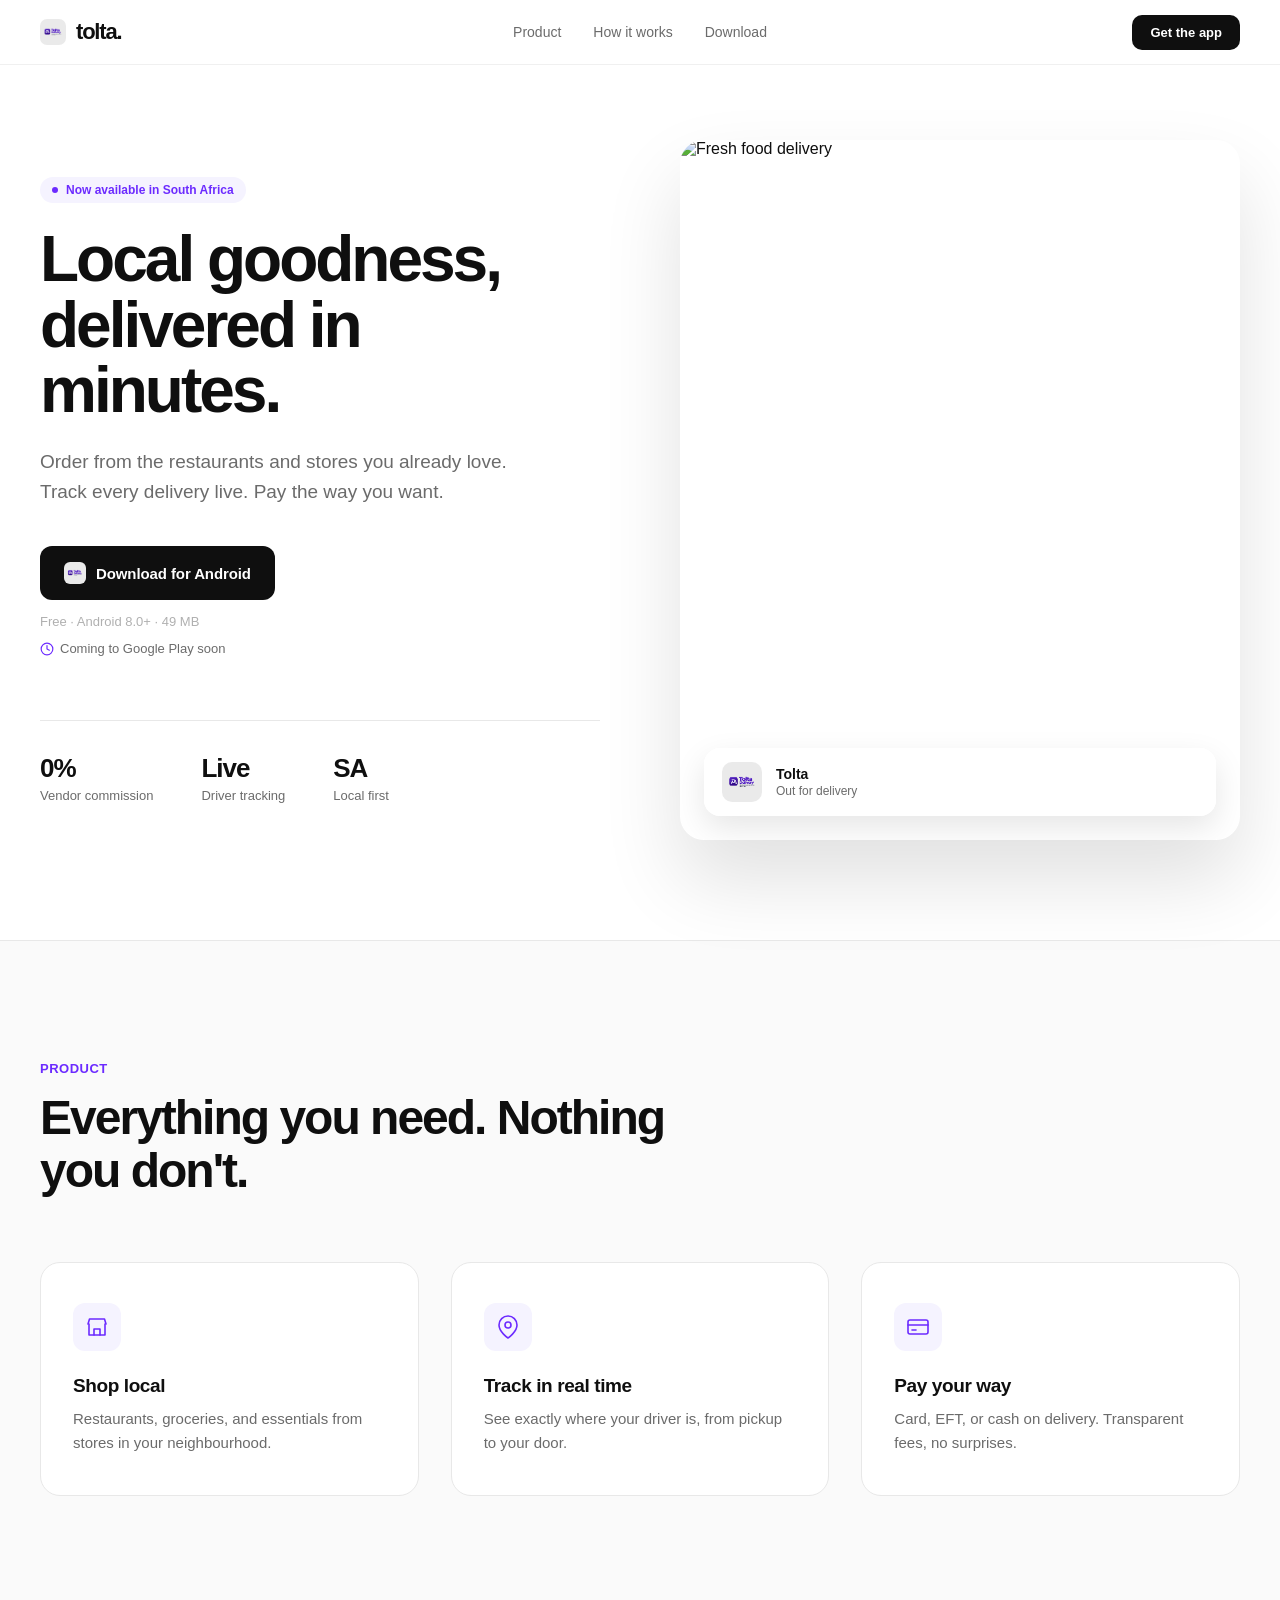
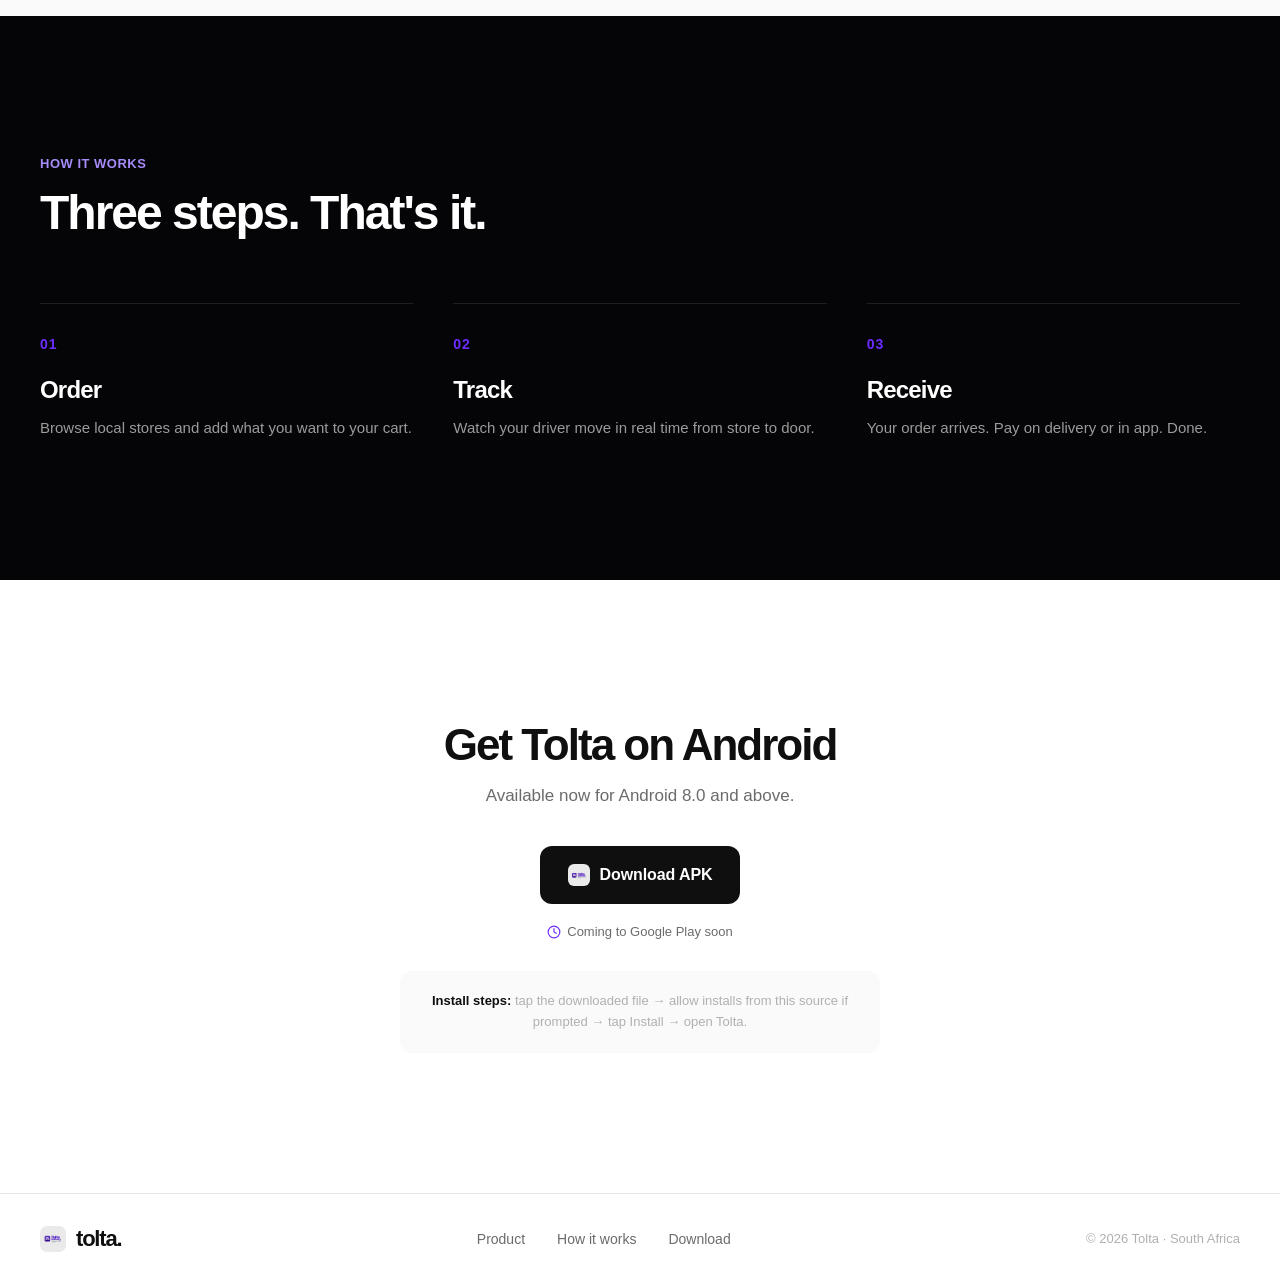
==== index.html @ 44602c2c "Initial commit" ====
<!DOCTYPE html>
<html lang="en">
<head>
  <meta charset="UTF-8" />
  <meta name="viewport" content="width=device-width, initial-scale=1.0" />
  <title>Tolta — Local Goodness. Delivered.</title>
  <meta name="description" content="Food, groceries, and essentials from your neighbourhood — delivered fast." />
  <link rel="icon" href="icon.png" />
  <link rel="stylesheet" href="style.css" />
</head>
<body>

  <!-- NAV -->
  <nav class="nav">
    <div class="nav-inner">
      <div class="logo">
        <img src="icon.png" alt="" class="logo-icon" />
        <span>tolta.</span>
      </div>
      <div class="nav-links">
        <a href="#product">Product</a>
        <a href="#how">How it works</a>
        <a href="#download">Download</a>
      </div>
      <a href="tolta.apk" download class="nav-btn">Get the app</a>
    </div>
  </nav>

  <!-- HERO -->
  <section class="hero">
    <div class="hero-inner">
      <div class="hero-content">
        <div class="eyebrow">
          <span class="dot"></span>
          Now available in South Africa
        </div>

        <h1>Local goodness,<br/>delivered in minutes.</h1>

        <p class="lede">
          Order from the restaurants and stores you already love.
          Track every delivery live. Pay the way you want.
        </p>

        <div class="cta-row">
          <a href="tolta.apk" download class="btn-primary">
            <img src="icon.png" alt="" class="btn-icon" />
            Download for Android
          </a>
          <div class="meta">Free · Android 8.0+ · 49 MB</div>
          <div class="playstore-note">
            <svg width="14" height="14" viewBox="0 0 24 24" fill="none" stroke="currentColor" stroke-width="2" stroke-linecap="round" stroke-linejoin="round">
              <circle cx="12" cy="12" r="10"/>
              <polyline points="12 6 12 12 16 14"/>
            </svg>
            Coming to Google Play soon
          </div>
        </div>

        <div class="stats">
          <div class="stat">
            <div class="stat-value">0%</div>
            <div class="stat-label">Vendor commission</div>
          </div>
          <div class="stat">
            <div class="stat-value">Live</div>
            <div class="stat-label">Driver tracking</div>
          </div>
          <div class="stat">
            <div class="stat-value">SA</div>
            <div class="stat-label">Local first</div>
          </div>
        </div>
      </div>

      <div class="hero-visual">
        <img
          src="https://images.unsplash.com/photo-1504674900247-0877df9cc836?w=1200&q=80"
          alt="Fresh food delivery"
          class="hero-image"
        />
        <div class="hero-badge">
          <img src="icon.png" alt="" class="badge-icon" />
          <div class="badge-content">
            <div class="badge-title">Tolta</div>
            <div class="badge-sub">Out for delivery</div>
          </div>
        </div>
      </div>
    </div>
  </section>

  <!-- FEATURES -->
  <section class="features" id="product">
    <div class="section-inner">
      <div class="section-eyebrow">Product</div>
      <h2 class="section-title">Everything you need. Nothing you don't.</h2>

      <div class="features-grid">
        <div class="feature">
          <div class="feature-icon">
            <svg width="24" height="24" viewBox="0 0 24 24" fill="none" stroke="currentColor" stroke-width="1.6" stroke-linecap="round" stroke-linejoin="round">
              <path d="M3 9l1.5-5h15L21 9"/>
              <path d="M4 9v11h16V9"/>
              <path d="M9 20v-6h6v6"/>
            </svg>
          </div>
          <h3>Shop local</h3>
          <p>Restaurants, groceries, and essentials from stores in your neighbourhood.</p>
        </div>

        <div class="feature">
          <div class="feature-icon">
            <svg width="24" height="24" viewBox="0 0 24 24" fill="none" stroke="currentColor" stroke-width="1.6" stroke-linecap="round" stroke-linejoin="round">
              <path d="M21 10c0 7-9 13-9 13s-9-6-9-13a9 9 0 0 1 18 0z"/>
              <circle cx="12" cy="10" r="3"/>
            </svg>
          </div>
          <h3>Track in real time</h3>
          <p>See exactly where your driver is, from pickup to your door.</p>
        </div>

        <div class="feature">
          <div class="feature-icon">
            <svg width="24" height="24" viewBox="0 0 24 24" fill="none" stroke="currentColor" stroke-width="1.6" stroke-linecap="round" stroke-linejoin="round">
              <rect x="2" y="5" width="20" height="14" rx="2"/>
              <line x1="2" y1="10" x2="22" y2="10"/>
              <line x1="6" y1="15" x2="10" y2="15"/>
            </svg>
          </div>
          <h3>Pay your way</h3>
          <p>Card, EFT, or cash on delivery. Transparent fees, no surprises.</p>
        </div>
      </div>
    </div>
  </section>

  <!-- HOW IT WORKS -->
  <section class="how" id="how">
    <div class="section-inner">
      <div class="section-eyebrow light">How it works</div>
      <h2 class="section-title light">Three steps. That's it.</h2>

      <div class="steps">
        <div class="step">
          <div class="step-num">01</div>
          <h3>Order</h3>
          <p>Browse local stores and add what you want to your cart.</p>
        </div>
        <div class="step">
          <div class="step-num">02</div>
          <h3>Track</h3>
          <p>Watch your driver move in real time from store to door.</p>
        </div>
        <div class="step">
          <div class="step-num">03</div>
          <h3>Receive</h3>
          <p>Your order arrives. Pay on delivery or in app. Done.</p>
        </div>
      </div>
    </div>
  </section>

  <!-- DOWNLOAD -->
  <section class="download" id="download">
    <div class="section-inner narrow">
      <h2>Get Tolta on Android</h2>
      <p>Available now for Android 8.0 and above.</p>

      <a href="tolta.apk" download class="btn-primary large">
        <img src="icon.png" alt="" class="btn-icon" />
        Download APK
      </a>

      <div class="playstore-note center">
        <svg width="14" height="14" viewBox="0 0 24 24" fill="none" stroke="currentColor" stroke-width="2" stroke-linecap="round" stroke-linejoin="round">
          <circle cx="12" cy="12" r="10"/>
          <polyline points="12 6 12 12 16 14"/>
        </svg>
        Coming to Google Play soon
      </div>

      <div class="howto">
        <strong>Install steps:</strong> tap the downloaded file → allow installs
        from this source if prompted → tap Install → open Tolta.
      </div>
    </div>
  </section>

  <!-- FOOTER -->
  <footer class="footer">
    <div class="footer-inner">
      <div class="logo">
        <img src="icon.png" alt="" class="logo-icon" />
        <span>tolta.</span>
      </div>
      <div class="footer-links">
        <a href="#product">Product</a>
        <a href="#how">How it works</a>
        <a href="#download">Download</a>
      </div>
      <div class="footer-copy">© 2026 Tolta · South Africa</div>
    </div>
  </footer>

</body>
</html>
---- style.css ----
* {
  margin: 0;
  padding: 0;
  box-sizing: border-box;
}

:root {
  --purple: #6c2bff;
  --black: #050507;
  --charcoal: #0f0f0f;
  --grey: #6b6b6b;
  --grey-soft: #b0b0b0;
  --border: #e8e8e8;
}

html {
  scroll-behavior: smooth;
}

body {
  font-family: -apple-system, BlinkMacSystemFont, 'Inter', 'Segoe UI', Roboto, sans-serif;
  background: #ffffff;
  color: var(--charcoal);
  -webkit-font-smoothing: antialiased;
}

/* ==================== NAV ==================== */
.nav {
  position: fixed;
  top: 0;
  left: 0;
  right: 0;
  z-index: 100;
  padding: 0 32px;
  background: rgba(255, 255, 255, 0.85);
  backdrop-filter: saturate(180%) blur(20px);
  -webkit-backdrop-filter: saturate(180%) blur(20px);
  border-bottom: 1px solid rgba(0, 0, 0, 0.06);
}

.nav-inner {
  max-width: 1200px;
  margin: 0 auto;
  height: 64px;
  display: flex;
  justify-content: space-between;
  align-items: center;
  position: relative;
}

.logo {
  display: flex;
  align-items: center;
  gap: 10px;
  font-size: 22px;
  font-weight: 800;
  letter-spacing: -1.2px;
  color: var(--charcoal);
}

.logo-icon {
  width: 26px;
  height: 26px;
  border-radius: 7px;
  object-fit: cover;
}

.nav-links {
  display: flex;
  gap: 32px;
  position: absolute;
  left: 50%;
  transform: translateX(-50%);
}

.nav-links a {
  font-size: 14px;
  font-weight: 500;
  color: var(--grey);
  text-decoration: none;
  transition: color 0.15s;
}

.nav-links a:hover {
  color: var(--charcoal);
}

.nav-btn {
  padding: 10px 18px;
  background: var(--charcoal);
  color: #ffffff;
  border-radius: 10px;
  font-size: 13px;
  font-weight: 600;
  text-decoration: none;
  transition: opacity 0.15s;
}

.nav-btn:hover {
  opacity: 0.85;
}

/* ==================== HERO ==================== */
.hero {
  padding: 140px 32px 100px;
  background: #ffffff;
}

.hero-inner {
  max-width: 1200px;
  margin: 0 auto;
  display: grid;
  grid-template-columns: 1fr 1fr;
  gap: 80px;
  align-items: center;
}

.eyebrow {
  display: inline-flex;
  align-items: center;
  gap: 8px;
  padding: 6px 12px;
  background: #f5f3ff;
  border-radius: 999px;
  font-size: 12px;
  font-weight: 600;
  color: var(--purple);
  margin-bottom: 24px;
}

.eyebrow .dot {
  width: 6px;
  height: 6px;
  background: var(--purple);
  border-radius: 50%;
  animation: pulse 2s infinite;
}

@keyframes pulse {
  0%, 100% { opacity: 1; }
  50% { opacity: 0.4; }
}

.hero h1 {
  font-size: 64px;
  font-weight: 800;
  line-height: 1.02;
  letter-spacing: -3px;
  color: var(--charcoal);
  margin-bottom: 24px;
}

.lede {
  font-size: 19px;
  font-weight: 400;
  line-height: 1.55;
  color: var(--grey);
  margin-bottom: 40px;
  max-width: 480px;
}

.cta-row {
  margin-bottom: 60px;
}

.btn-primary {
  display: inline-flex;
  align-items: center;
  gap: 10px;
  padding: 16px 24px;
  background: var(--charcoal);
  color: #ffffff;
  border-radius: 12px;
  font-size: 15px;
  font-weight: 600;
  letter-spacing: -0.1px;
  text-decoration: none;
  transition: transform 0.15s, background 0.15s;
  border: none;
  cursor: pointer;
}

.btn-primary:hover {
  transform: translateY(-1px);
  background: #000000;
}

.btn-primary.large {
  padding: 18px 28px;
  font-size: 16px;
}

.btn-icon {
  width: 22px;
  height: 22px;
  border-radius: 6px;
  object-fit: cover;
}

.meta {
  font-size: 13px;
  font-weight: 500;
  color: var(--grey-soft);
  margin-top: 14px;
}

.playstore-note {
  display: inline-flex;
  align-items: center;
  gap: 6px;
  font-size: 13px;
  font-weight: 500;
  color: var(--grey);
  margin-top: 12px;
}

.playstore-note.center {
  display: flex;
  justify-content: center;
  margin-top: 20px;
}

.playstore-note svg {
  color: var(--purple);
}

.stats {
  display: flex;
  gap: 48px;
  padding-top: 32px;
  border-top: 1px solid var(--border);
}

.stat-value {
  font-size: 26px;
  font-weight: 800;
  letter-spacing: -1px;
  color: var(--charcoal);
  margin-bottom: 4px;
}

.stat-label {
  font-size: 13px;
  font-weight: 500;
  color: var(--grey);
}

/* ==================== HERO VISUAL ==================== */
.hero-visual {
  position: relative;
  border-radius: 24px;
  overflow: hidden;
  aspect-ratio: 4 / 5;
  box-shadow: 0 40px 80px rgba(0, 0, 0, 0.12);
}

.hero-image {
  width: 100%;
  height: 100%;
  object-fit: cover;
  display: block;
}

.hero-badge {
  position: absolute;
  left: 24px;
  bottom: 24px;
  right: 24px;
  padding: 14px 18px;
  background: rgba(255, 255, 255, 0.96);
  backdrop-filter: blur(20px);
  -webkit-backdrop-filter: blur(20px);
  border-radius: 16px;
  display: flex;
  align-items: center;
  gap: 14px;
  box-shadow: 0 12px 32px rgba(0, 0, 0, 0.1);
}

.badge-icon {
  width: 40px;
  height: 40px;
  border-radius: 10px;
  object-fit: cover;
  flex-shrink: 0;
}

.badge-content {
  flex: 1;
}

.badge-title {
  font-size: 14px;
  font-weight: 700;
  color: var(--charcoal);
  margin-bottom: 2px;
}

.badge-sub {
  font-size: 12px;
  font-weight: 500;
  color: var(--grey);
}

/* ==================== SECTIONS ==================== */
.section-inner {
  max-width: 1200px;
  margin: 0 auto;
}

.section-inner.narrow {
  max-width: 640px;
  text-align: center;
}

.section-eyebrow {
  font-size: 13px;
  font-weight: 600;
  color: var(--purple);
  letter-spacing: 0.5px;
  text-transform: uppercase;
  margin-bottom: 16px;
}

.section-eyebrow.light {
  color: #a78bfa;
}

.section-title {
  font-size: 48px;
  font-weight: 800;
  letter-spacing: -2px;
  line-height: 1.1;
  color: var(--charcoal);
  margin-bottom: 64px;
  max-width: 640px;
}

.section-title.light {
  color: #ffffff;
}

/* ==================== FEATURES ==================== */
.features {
  padding: 120px 32px;
  background: #fafafa;
  border-top: 1px solid var(--border);
}

.features-grid {
  display: grid;
  grid-template-columns: repeat(3, 1fr);
  gap: 32px;
}

.feature {
  padding: 40px 32px;
  background: #ffffff;
  border-radius: 20px;
  border: 1px solid var(--border);
  transition: transform 0.2s, box-shadow 0.2s;
}

.feature:hover {
  transform: translateY(-4px);
  box-shadow: 0 20px 40px rgba(0, 0, 0, 0.06);
}

.feature-icon {
  width: 48px;
  height: 48px;
  background: #f5f3ff;
  color: var(--purple);
  border-radius: 12px;
  display: flex;
  align-items: center;
  justify-content: center;
  margin-bottom: 24px;
}

.feature h3 {
  font-size: 19px;
  font-weight: 700;
  letter-spacing: -0.4px;
  color: var(--charcoal);
  margin-bottom: 10px;
}

.feature p {
  font-size: 15px;
  font-weight: 400;
  line-height: 1.6;
  color: var(--grey);
}

/* ==================== HOW IT WORKS ==================== */
.how {
  padding: 140px 32px;
  background: var(--black);
}

.steps {
  display: grid;
  grid-template-columns: repeat(3, 1fr);
  gap: 40px;
}

.step {
  padding-top: 32px;
  border-top: 1px solid rgba(255, 255, 255, 0.1);
}

.step-num {
  font-size: 14px;
  font-weight: 700;
  color: var(--purple);
  letter-spacing: 1px;
  margin-bottom: 24px;
}

.step h3 {
  font-size: 24px;
  font-weight: 800;
  letter-spacing: -0.8px;
  color: #ffffff;
  margin-bottom: 12px;
}

.step p {
  font-size: 15px;
  font-weight: 400;
  line-height: 1.6;
  color: rgba(255, 255, 255, 0.6);
}

/* ==================== DOWNLOAD ==================== */
.download {
  padding: 140px 32px;
  background: #ffffff;
  text-align: center;
}

.download h2 {
  font-size: 44px;
  font-weight: 800;
  letter-spacing: -2px;
  color: var(--charcoal);
  margin-bottom: 16px;
}

.download p {
  font-size: 17px;
  font-weight: 400;
  color: var(--grey);
  margin-bottom: 40px;
}

.howto {
  font-size: 13px;
  font-weight: 400;
  color: var(--grey-soft);
  line-height: 1.6;
  margin-top: 32px;
  padding: 20px;
  background: #fafafa;
  border-radius: 12px;
  max-width: 480px;
  margin-left: auto;
  margin-right: auto;
}

.howto strong {
  color: var(--charcoal);
  font-weight: 600;
}

/* ==================== FOOTER ==================== */
.footer {
  background: #ffffff;
  border-top: 1px solid var(--border);
  padding: 32px;
}

.footer-inner {
  max-width: 1200px;
  margin: 0 auto;
  display: flex;
  justify-content: space-between;
  align-items: center;
}

.footer-links {
  display: flex;
  gap: 32px;
}

.footer-links a {
  font-size: 14px;
  font-weight: 500;
  color: var(--grey);
  text-decoration: none;
}

.footer-links a:hover {
  color: var(--charcoal);
}

.footer-copy {
  font-size: 13px;
  font-weight: 500;
  color: var(--grey-soft);
}

/* ==================== RESPONSIVE ==================== */
@media (max-width: 900px) {
  .nav-links { display: none; }

  .hero {
    padding: 100px 24px 60px;
  }

  .hero-inner {
    grid-template-columns: 1fr;
    gap: 48px;
  }

  .hero h1 {
    font-size: 42px;
    letter-spacing: -2px;
  }

  .lede {
    font-size: 17px;
  }

  .hero-visual {
    order: -1;
    aspect-ratio: 1;
  }

  .stats {
    gap: 24px;
  }

  .stat-value { font-size: 22px; }

  .features {
    padding: 80px 24px;
  }

  .section-title {
    font-size: 32px;
    letter-spacing: -1.2px;
    margin-bottom: 40px;
  }

  .features-grid,
  .steps {
    grid-template-columns: 1fr;
    gap: 20px;
  }

  .how,
  .download {
    padding: 80px 24px;
  }

  .download h2 {
    font-size: 32px;
    letter-spacing: -1.2px;
  }

  .footer-inner {
    flex-direction: column;
    gap: 20px;
    text-align: center;
  }

  .footer-links { gap: 20px; }
}
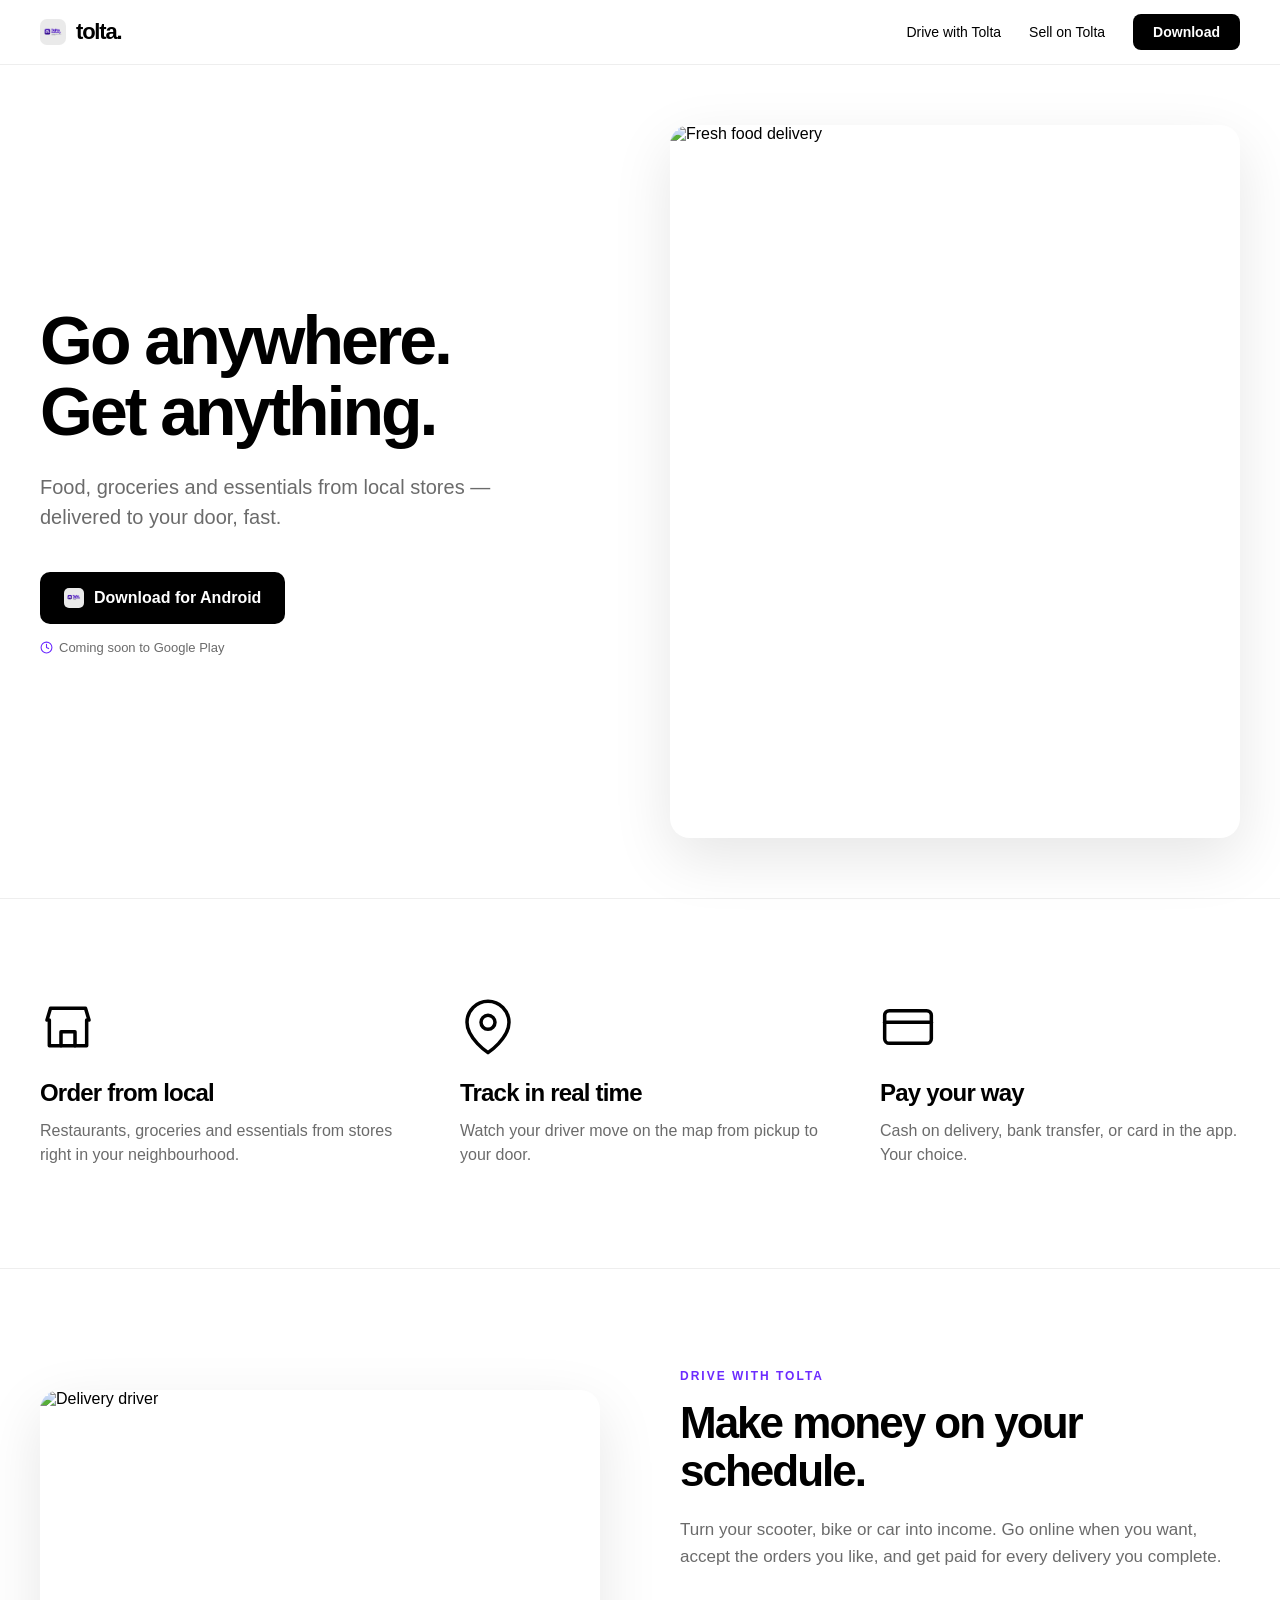
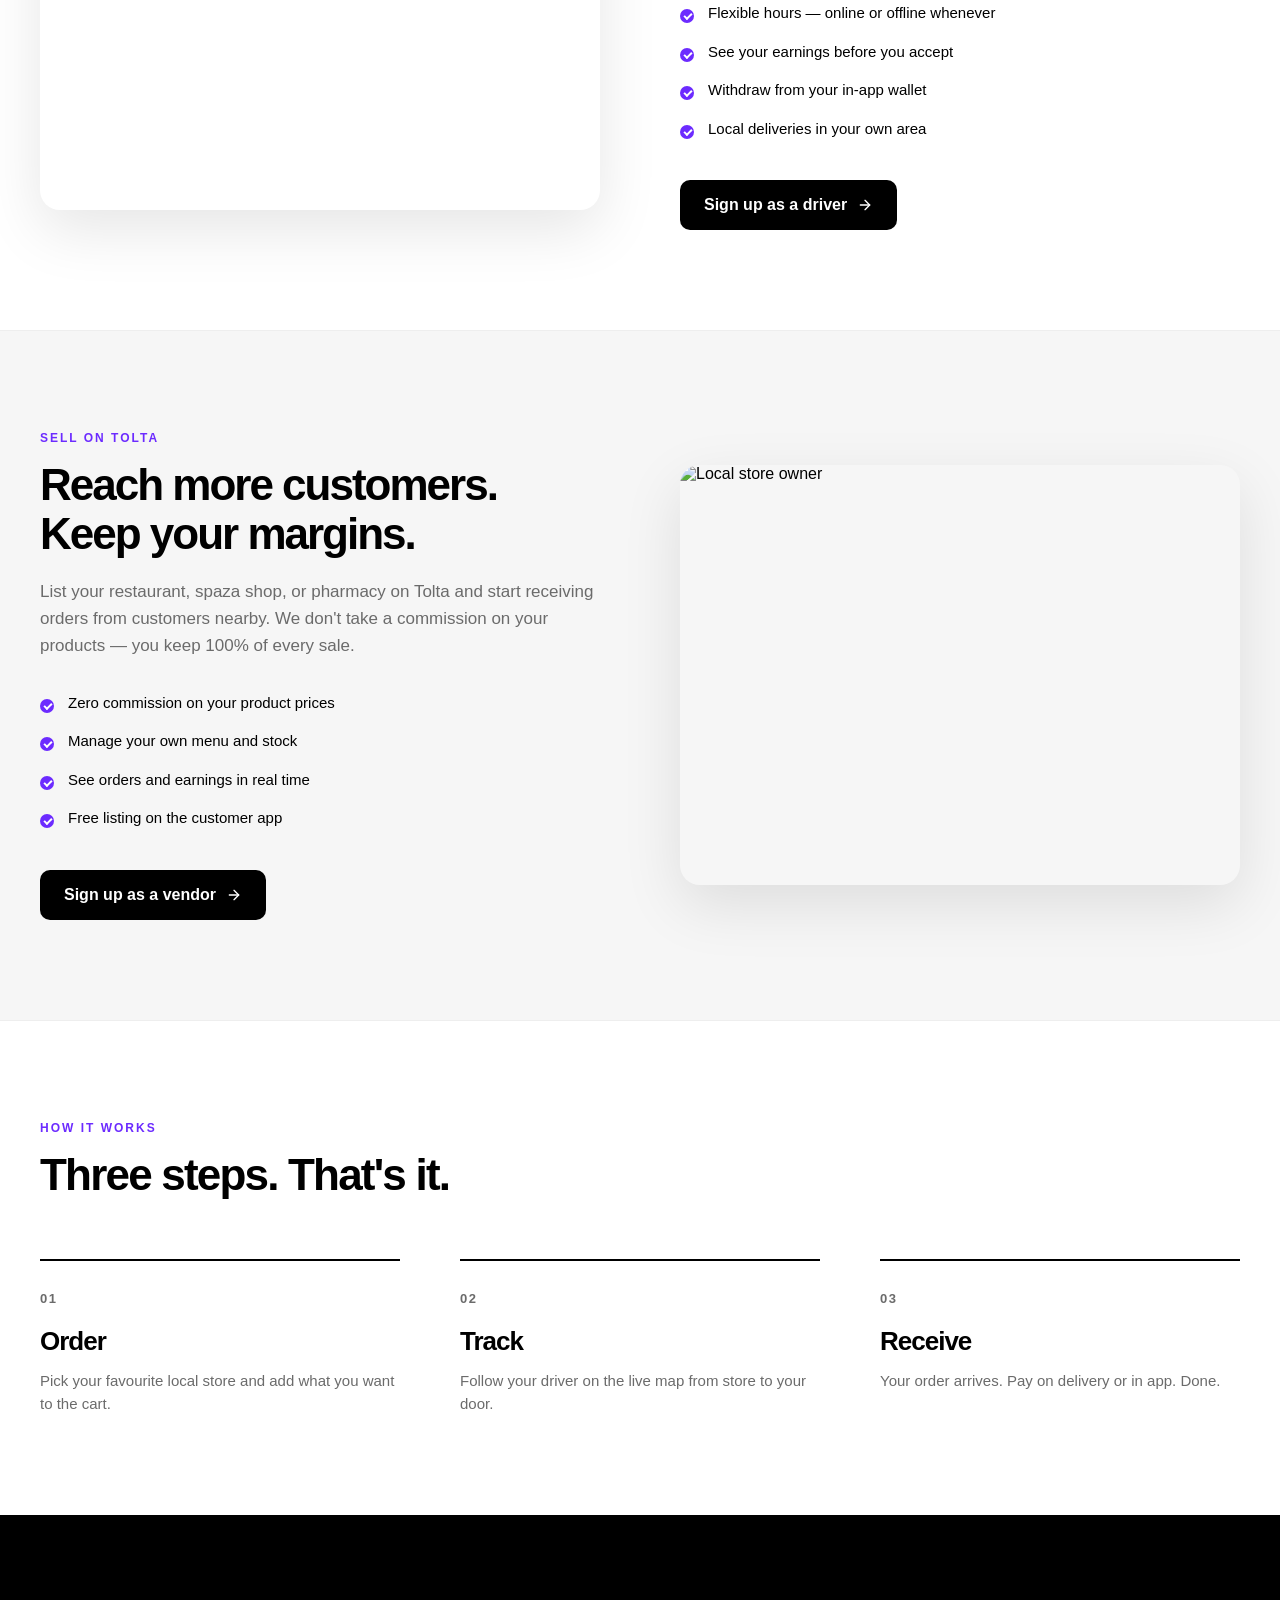
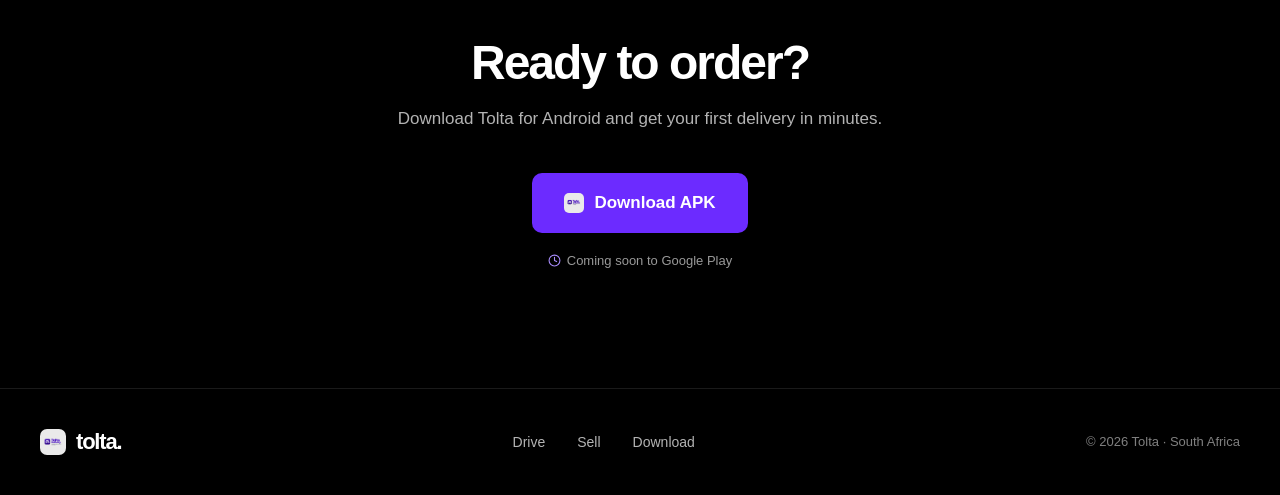
==== commit 2051a1d7: "web" ====
--- a/index.html
+++ b/index.html
@@ -4,7 +4,7 @@
   <meta charset="UTF-8" />
   <meta name="viewport" content="width=device-width, initial-scale=1.0" />
   <title>Tolta — Local Goodness. Delivered.</title>
-  <meta name="description" content="Food, groceries, and essentials from your neighbourhood — delivered fast." />
+  <meta name="description" content="Food, groceries, and essentials from your neighbourhood — delivered fast by local drivers." />
   <link rel="icon" href="icon.png" />
   <link rel="stylesheet" href="style.css" />
 </head>
@@ -17,143 +17,175 @@
         <img src="icon.png" alt="" class="logo-icon" />
         <span>tolta.</span>
       </div>
-      <div class="nav-links">
-        <a href="#product">Product</a>
-        <a href="#how">How it works</a>
-        <a href="#download">Download</a>
-      </div>
-      <a href="tolta.apk" download class="nav-btn">Get the app</a>
+      <div class="nav-right">
+        <a href="#drivers" class="nav-link">Drive with Tolta</a>
+        <a href="#vendors" class="nav-link">Sell on Tolta</a>
+        <a href="tolta.apk" download class="nav-btn">Download</a>
+      </div>
     </div>
   </nav>
 
   <!-- HERO -->
   <section class="hero">
-    <div class="hero-inner">
-      <div class="hero-content">
-        <div class="eyebrow">
-          <span class="dot"></span>
-          Now available in South Africa
-        </div>
-
-        <h1>Local goodness,<br/>delivered in minutes.</h1>
-
-        <p class="lede">
-          Order from the restaurants and stores you already love.
-          Track every delivery live. Pay the way you want.
+    <div class="hero-grid">
+      <div class="hero-left">
+        <h1>Go anywhere.<br/>Get anything.</h1>
+        <p class="hero-sub">
+          Food, groceries and essentials from local stores —
+          delivered to your door, fast.
         </p>
-
-        <div class="cta-row">
-          <a href="tolta.apk" download class="btn-primary">
+        <div class="hero-actions">
+          <a href="tolta.apk" download class="btn-black">
             <img src="icon.png" alt="" class="btn-icon" />
             Download for Android
           </a>
-          <div class="meta">Free · Android 8.0+ · 49 MB</div>
-          <div class="playstore-note">
-            <svg width="14" height="14" viewBox="0 0 24 24" fill="none" stroke="currentColor" stroke-width="2" stroke-linecap="round" stroke-linejoin="round">
-              <circle cx="12" cy="12" r="10"/>
-              <polyline points="12 6 12 12 16 14"/>
-            </svg>
-            Coming to Google Play soon
-          </div>
-        </div>
-
-        <div class="stats">
-          <div class="stat">
-            <div class="stat-value">0%</div>
-            <div class="stat-label">Vendor commission</div>
-          </div>
-          <div class="stat">
-            <div class="stat-value">Live</div>
-            <div class="stat-label">Driver tracking</div>
-          </div>
-          <div class="stat">
-            <div class="stat-value">SA</div>
-            <div class="stat-label">Local first</div>
-          </div>
-        </div>
-      </div>
-
-      <div class="hero-visual">
+        </div>
+        <div class="playstore-note">
+          <svg width="13" height="13" viewBox="0 0 24 24" fill="none" stroke="currentColor" stroke-width="2" stroke-linecap="round" stroke-linejoin="round">
+            <circle cx="12" cy="12" r="10"/>
+            <polyline points="12 6 12 12 16 14"/>
+          </svg>
+          Coming soon to Google Play
+        </div>
+      </div>
+
+      <div class="hero-right">
         <img
-          src="https://images.unsplash.com/photo-1504674900247-0877df9cc836?w=1200&q=80"
+          src="https://images.unsplash.com/photo-1504674900247-0877df9cc836?w=1400&q=80"
           alt="Fresh food delivery"
           class="hero-image"
         />
-        <div class="hero-badge">
-          <img src="icon.png" alt="" class="badge-icon" />
-          <div class="badge-content">
-            <div class="badge-title">Tolta</div>
-            <div class="badge-sub">Out for delivery</div>
-          </div>
-        </div>
       </div>
     </div>
   </section>
 
   <!-- FEATURES -->
-  <section class="features" id="product">
-    <div class="section-inner">
-      <div class="section-eyebrow">Product</div>
-      <h2 class="section-title">Everything you need. Nothing you don't.</h2>
-
-      <div class="features-grid">
-        <div class="feature">
-          <div class="feature-icon">
-            <svg width="24" height="24" viewBox="0 0 24 24" fill="none" stroke="currentColor" stroke-width="1.6" stroke-linecap="round" stroke-linejoin="round">
-              <path d="M3 9l1.5-5h15L21 9"/>
-              <path d="M4 9v11h16V9"/>
-              <path d="M9 20v-6h6v6"/>
-            </svg>
-          </div>
-          <h3>Shop local</h3>
-          <p>Restaurants, groceries, and essentials from stores in your neighbourhood.</p>
-        </div>
-
-        <div class="feature">
-          <div class="feature-icon">
-            <svg width="24" height="24" viewBox="0 0 24 24" fill="none" stroke="currentColor" stroke-width="1.6" stroke-linecap="round" stroke-linejoin="round">
-              <path d="M21 10c0 7-9 13-9 13s-9-6-9-13a9 9 0 0 1 18 0z"/>
-              <circle cx="12" cy="10" r="3"/>
-            </svg>
-          </div>
-          <h3>Track in real time</h3>
-          <p>See exactly where your driver is, from pickup to your door.</p>
-        </div>
-
-        <div class="feature">
-          <div class="feature-icon">
-            <svg width="24" height="24" viewBox="0 0 24 24" fill="none" stroke="currentColor" stroke-width="1.6" stroke-linecap="round" stroke-linejoin="round">
-              <rect x="2" y="5" width="20" height="14" rx="2"/>
-              <line x1="2" y1="10" x2="22" y2="10"/>
-              <line x1="6" y1="15" x2="10" y2="15"/>
-            </svg>
-          </div>
-          <h3>Pay your way</h3>
-          <p>Card, EFT, or cash on delivery. Transparent fees, no surprises.</p>
-        </div>
+  <section class="features">
+    <div class="features-inner">
+      <div class="feature">
+        <div class="feature-icon">
+          <svg width="32" height="32" viewBox="0 0 24 24" fill="none" stroke="currentColor" stroke-width="1.5" stroke-linecap="round" stroke-linejoin="round">
+            <path d="M3 9l1.5-5h15L21 9"/>
+            <path d="M4 9v11h16V9"/>
+            <path d="M9 20v-6h6v6"/>
+          </svg>
+        </div>
+        <h3>Order from local</h3>
+        <p>Restaurants, groceries and essentials from stores right in your neighbourhood.</p>
+      </div>
+
+      <div class="feature">
+        <div class="feature-icon">
+          <svg width="32" height="32" viewBox="0 0 24 24" fill="none" stroke="currentColor" stroke-width="1.5" stroke-linecap="round" stroke-linejoin="round">
+            <path d="M21 10c0 7-9 13-9 13s-9-6-9-13a9 9 0 0 1 18 0z"/>
+            <circle cx="12" cy="10" r="3"/>
+          </svg>
+        </div>
+        <h3>Track in real time</h3>
+        <p>Watch your driver move on the map from pickup to your door.</p>
+      </div>
+
+      <div class="feature">
+        <div class="feature-icon">
+          <svg width="32" height="32" viewBox="0 0 24 24" fill="none" stroke="currentColor" stroke-width="1.5" stroke-linecap="round" stroke-linejoin="round">
+            <rect x="2" y="5" width="20" height="14" rx="2"/>
+            <line x1="2" y1="10" x2="22" y2="10"/>
+          </svg>
+        </div>
+        <h3>Pay your way</h3>
+        <p>Cash on delivery, bank transfer, or card in the app. Your choice.</p>
+      </div>
+    </div>
+  </section>
+
+  <!-- DRIVERS -->
+  <section class="partner" id="drivers">
+    <div class="partner-grid">
+      <div class="partner-image-wrap">
+        <img
+          src="https://images.unsplash.com/photo-1526367790999-0150786686a2?w=1200&q=80"
+          alt="Delivery driver"
+          class="partner-image"
+        />
+      </div>
+      <div class="partner-content">
+        <div class="partner-eyebrow">DRIVE WITH TOLTA</div>
+        <h2>Make money on your schedule.</h2>
+        <p>
+          Turn your scooter, bike or car into income. Go online when you want,
+          accept the orders you like, and get paid for every delivery you complete.
+        </p>
+        <ul class="partner-list">
+          <li>Flexible hours — online or offline whenever</li>
+          <li>See your earnings before you accept</li>
+          <li>Withdraw from your in-app wallet</li>
+          <li>Local deliveries in your own area</li>
+        </ul>
+        <a href="tolta.apk" download class="btn-black">
+          Sign up as a driver
+          <svg width="16" height="16" viewBox="0 0 24 24" fill="none" stroke="currentColor" stroke-width="2" stroke-linecap="round" stroke-linejoin="round">
+            <line x1="5" y1="12" x2="19" y2="12"/>
+            <polyline points="12 5 19 12 12 19"/>
+          </svg>
+        </a>
+      </div>
+    </div>
+  </section>
+
+  <!-- VENDORS -->
+  <section class="partner alt" id="vendors">
+    <div class="partner-grid reverse">
+      <div class="partner-image-wrap">
+        <img
+          src="https://images.unsplash.com/photo-1556742049-0cfed4f6a45d?w=1200&q=80"
+          alt="Local store owner"
+          class="partner-image"
+        />
+      </div>
+      <div class="partner-content">
+        <div class="partner-eyebrow">SELL ON TOLTA</div>
+        <h2>Reach more customers. Keep your margins.</h2>
+        <p>
+          List your restaurant, spaza shop, or pharmacy on Tolta and start
+          receiving orders from customers nearby. We don't take a commission
+          on your products — you keep 100% of every sale.
+        </p>
+        <ul class="partner-list">
+          <li>Zero commission on your product prices</li>
+          <li>Manage your own menu and stock</li>
+          <li>See orders and earnings in real time</li>
+          <li>Free listing on the customer app</li>
+        </ul>
+        <a href="tolta.apk" download class="btn-black">
+          Sign up as a vendor
+          <svg width="16" height="16" viewBox="0 0 24 24" fill="none" stroke="currentColor" stroke-width="2" stroke-linecap="round" stroke-linejoin="round">
+            <line x1="5" y1="12" x2="19" y2="12"/>
+            <polyline points="12 5 19 12 12 19"/>
+          </svg>
+        </a>
       </div>
     </div>
   </section>
 
   <!-- HOW IT WORKS -->
-  <section class="how" id="how">
-    <div class="section-inner">
-      <div class="section-eyebrow light">How it works</div>
-      <h2 class="section-title light">Three steps. That's it.</h2>
-
-      <div class="steps">
-        <div class="step">
-          <div class="step-num">01</div>
+  <section class="how">
+    <div class="how-inner">
+      <div class="how-eyebrow">HOW IT WORKS</div>
+      <h2 class="section-heading">Three steps. That's it.</h2>
+
+      <div class="how-grid">
+        <div class="how-step">
+          <div class="how-number">01</div>
           <h3>Order</h3>
-          <p>Browse local stores and add what you want to your cart.</p>
-        </div>
-        <div class="step">
-          <div class="step-num">02</div>
+          <p>Pick your favourite local store and add what you want to the cart.</p>
+        </div>
+        <div class="how-step">
+          <div class="how-number">02</div>
           <h3>Track</h3>
-          <p>Watch your driver move in real time from store to door.</p>
-        </div>
-        <div class="step">
-          <div class="step-num">03</div>
+          <p>Follow your driver on the live map from store to your door.</p>
+        </div>
+        <div class="how-step">
+          <div class="how-number">03</div>
           <h3>Receive</h3>
           <p>Your order arrives. Pay on delivery or in app. Done.</p>
         </div>
@@ -161,28 +193,21 @@
     </div>
   </section>
 
-  <!-- DOWNLOAD -->
-  <section class="download" id="download">
-    <div class="section-inner narrow">
-      <h2>Get Tolta on Android</h2>
-      <p>Available now for Android 8.0 and above.</p>
-
-      <a href="tolta.apk" download class="btn-primary large">
+  <!-- CTA -->
+  <section class="cta">
+    <div class="cta-inner">
+      <h2>Ready to order?</h2>
+      <p>Download Tolta for Android and get your first delivery in minutes.</p>
+      <a href="tolta.apk" download class="btn-black large">
         <img src="icon.png" alt="" class="btn-icon" />
         Download APK
       </a>
-
       <div class="playstore-note center">
-        <svg width="14" height="14" viewBox="0 0 24 24" fill="none" stroke="currentColor" stroke-width="2" stroke-linecap="round" stroke-linejoin="round">
+        <svg width="13" height="13" viewBox="0 0 24 24" fill="none" stroke="currentColor" stroke-width="2" stroke-linecap="round" stroke-linejoin="round">
           <circle cx="12" cy="12" r="10"/>
           <polyline points="12 6 12 12 16 14"/>
         </svg>
-        Coming to Google Play soon
-      </div>
-
-      <div class="howto">
-        <strong>Install steps:</strong> tap the downloaded file → allow installs
-        from this source if prompted → tap Install → open Tolta.
+        Coming soon to Google Play
       </div>
     </div>
   </section>
@@ -195,9 +220,9 @@
         <span>tolta.</span>
       </div>
       <div class="footer-links">
-        <a href="#product">Product</a>
-        <a href="#how">How it works</a>
-        <a href="#download">Download</a>
+        <a href="#drivers">Drive</a>
+        <a href="#vendors">Sell</a>
+        <a href="tolta.apk" download>Download</a>
       </div>
       <div class="footer-copy">© 2026 Tolta · South Africa</div>
     </div>
--- a/style.css
+++ b/style.css
@@ -5,12 +5,12 @@
 }
 
 :root {
+  --black: #000000;
+  --white: #ffffff;
+  --grey: #6b6b6b;
+  --grey-light: #eeeeee;
   --purple: #6c2bff;
-  --black: #050507;
-  --charcoal: #0f0f0f;
-  --grey: #6b6b6b;
-  --grey-soft: #b0b0b0;
-  --border: #e8e8e8;
+  --bg-soft: #f6f6f6;
 }
 
 html {
@@ -19,23 +19,20 @@
 
 body {
   font-family: -apple-system, BlinkMacSystemFont, 'Inter', 'Segoe UI', Roboto, sans-serif;
-  background: #ffffff;
-  color: var(--charcoal);
+  background: var(--white);
+  color: var(--black);
   -webkit-font-smoothing: antialiased;
+  font-weight: 400;
 }
 
 /* ==================== NAV ==================== */
 .nav {
-  position: fixed;
+  position: sticky;
   top: 0;
-  left: 0;
-  right: 0;
   z-index: 100;
-  padding: 0 32px;
-  background: rgba(255, 255, 255, 0.85);
-  backdrop-filter: saturate(180%) blur(20px);
-  -webkit-backdrop-filter: saturate(180%) blur(20px);
-  border-bottom: 1px solid rgba(0, 0, 0, 0.06);
+  padding: 0 24px;
+  background: #ffffff;
+  border-bottom: 1px solid var(--grey-light);
 }
 
 .nav-inner {
@@ -45,7 +42,6 @@
   display: flex;
   justify-content: space-between;
   align-items: center;
-  position: relative;
 }
 
 .logo {
@@ -53,9 +49,9 @@
   align-items: center;
   gap: 10px;
   font-size: 22px;
-  font-weight: 800;
+  font-weight: 700;
   letter-spacing: -1.2px;
-  color: var(--charcoal);
+  color: var(--black);
 }
 
 .logo-icon {
@@ -65,32 +61,30 @@
   object-fit: cover;
 }
 
-.nav-links {
-  display: flex;
-  gap: 32px;
-  position: absolute;
-  left: 50%;
-  transform: translateX(-50%);
-}
-
-.nav-links a {
+.nav-right {
+  display: flex;
+  align-items: center;
+  gap: 28px;
+}
+
+.nav-link {
   font-size: 14px;
   font-weight: 500;
-  color: var(--grey);
+  color: var(--black);
   text-decoration: none;
-  transition: color 0.15s;
-}
-
-.nav-links a:hover {
-  color: var(--charcoal);
+  transition: opacity 0.15s;
+}
+
+.nav-link:hover {
+  opacity: 0.6;
 }
 
 .nav-btn {
-  padding: 10px 18px;
-  background: var(--charcoal);
-  color: #ffffff;
-  border-radius: 10px;
-  font-size: 13px;
+  padding: 10px 20px;
+  background: var(--black);
+  color: var(--white);
+  border-radius: 8px;
+  font-size: 14px;
   font-weight: 600;
   text-decoration: none;
   transition: opacity 0.15s;
@@ -102,156 +96,50 @@
 
 /* ==================== HERO ==================== */
 .hero {
-  padding: 140px 32px 100px;
   background: #ffffff;
-}
-
-.hero-inner {
+  padding: 60px 24px;
+}
+
+.hero-grid {
   max-width: 1200px;
   margin: 0 auto;
   display: grid;
   grid-template-columns: 1fr 1fr;
-  gap: 80px;
-  align-items: center;
-}
-
-.eyebrow {
-  display: inline-flex;
-  align-items: center;
-  gap: 8px;
-  padding: 6px 12px;
-  background: #f5f3ff;
-  border-radius: 999px;
-  font-size: 12px;
-  font-weight: 600;
-  color: var(--purple);
+  gap: 60px;
+  align-items: center;
+}
+
+.hero-left h1 {
+  font-size: 68px;
+  font-weight: 700;
+  line-height: 1.05;
+  letter-spacing: -3px;
+  color: var(--black);
   margin-bottom: 24px;
 }
 
-.eyebrow .dot {
-  width: 6px;
-  height: 6px;
-  background: var(--purple);
-  border-radius: 50%;
-  animation: pulse 2s infinite;
-}
-
-@keyframes pulse {
-  0%, 100% { opacity: 1; }
-  50% { opacity: 0.4; }
-}
-
-.hero h1 {
-  font-size: 64px;
-  font-weight: 800;
-  line-height: 1.02;
-  letter-spacing: -3px;
-  color: var(--charcoal);
-  margin-bottom: 24px;
-}
-
-.lede {
-  font-size: 19px;
+.hero-sub {
+  font-size: 20px;
   font-weight: 400;
-  line-height: 1.55;
+  line-height: 1.5;
   color: var(--grey);
   margin-bottom: 40px;
   max-width: 480px;
 }
 
-.cta-row {
-  margin-bottom: 60px;
-}
-
-.btn-primary {
-  display: inline-flex;
-  align-items: center;
-  gap: 10px;
-  padding: 16px 24px;
-  background: var(--charcoal);
-  color: #ffffff;
-  border-radius: 12px;
-  font-size: 15px;
-  font-weight: 600;
-  letter-spacing: -0.1px;
-  text-decoration: none;
-  transition: transform 0.15s, background 0.15s;
-  border: none;
-  cursor: pointer;
-}
-
-.btn-primary:hover {
-  transform: translateY(-1px);
-  background: #000000;
-}
-
-.btn-primary.large {
-  padding: 18px 28px;
-  font-size: 16px;
-}
-
-.btn-icon {
-  width: 22px;
-  height: 22px;
-  border-radius: 6px;
-  object-fit: cover;
-}
-
-.meta {
-  font-size: 13px;
-  font-weight: 500;
-  color: var(--grey-soft);
-  margin-top: 14px;
-}
-
-.playstore-note {
-  display: inline-flex;
-  align-items: center;
-  gap: 6px;
-  font-size: 13px;
-  font-weight: 500;
-  color: var(--grey);
-  margin-top: 12px;
-}
-
-.playstore-note.center {
-  display: flex;
-  justify-content: center;
-  margin-top: 20px;
-}
-
-.playstore-note svg {
-  color: var(--purple);
-}
-
-.stats {
-  display: flex;
-  gap: 48px;
-  padding-top: 32px;
-  border-top: 1px solid var(--border);
-}
-
-.stat-value {
-  font-size: 26px;
-  font-weight: 800;
-  letter-spacing: -1px;
-  color: var(--charcoal);
-  margin-bottom: 4px;
-}
-
-.stat-label {
-  font-size: 13px;
-  font-weight: 500;
-  color: var(--grey);
-}
-
-/* ==================== HERO VISUAL ==================== */
-.hero-visual {
-  position: relative;
-  border-radius: 24px;
+.hero-actions {
+  display: flex;
+  align-items: center;
+  gap: 24px;
+  flex-wrap: wrap;
+  margin-bottom: 16px;
+}
+
+.hero-right {
+  border-radius: 20px;
   overflow: hidden;
   aspect-ratio: 4 / 5;
-  box-shadow: 0 40px 80px rgba(0, 0, 0, 0.12);
+  box-shadow: 0 20px 60px rgba(0, 0, 0, 0.1);
 }
 
 .hero-image {
@@ -261,232 +149,329 @@
   display: block;
 }
 
-.hero-badge {
-  position: absolute;
-  left: 24px;
-  bottom: 24px;
-  right: 24px;
-  padding: 14px 18px;
-  background: rgba(255, 255, 255, 0.96);
-  backdrop-filter: blur(20px);
-  -webkit-backdrop-filter: blur(20px);
-  border-radius: 16px;
-  display: flex;
-  align-items: center;
-  gap: 14px;
-  box-shadow: 0 12px 32px rgba(0, 0, 0, 0.1);
-}
-
-.badge-icon {
-  width: 40px;
-  height: 40px;
+.btn-black {
+  display: inline-flex;
+  align-items: center;
+  justify-content: center;
+  gap: 10px;
+  padding: 16px 24px;
+  background: var(--black);
+  color: var(--white);
   border-radius: 10px;
+  font-size: 16px;
+  font-weight: 600;
+  text-decoration: none;
+  transition: opacity 0.15s, transform 0.15s;
+  border: none;
+  cursor: pointer;
+}
+
+.btn-black:hover {
+  opacity: 0.88;
+  transform: translateY(-1px);
+}
+
+.btn-black.large {
+  padding: 20px 32px;
+  font-size: 17px;
+}
+
+.btn-icon {
+  width: 20px;
+  height: 20px;
+  border-radius: 5px;
   object-fit: cover;
-  flex-shrink: 0;
-}
-
-.badge-content {
-  flex: 1;
-}
-
-.badge-title {
-  font-size: 14px;
-  font-weight: 700;
-  color: var(--charcoal);
-  margin-bottom: 2px;
-}
-
-.badge-sub {
-  font-size: 12px;
+}
+
+.playstore-note {
+  display: inline-flex;
+  align-items: center;
+  gap: 6px;
+  font-size: 13px;
   font-weight: 500;
   color: var(--grey);
 }
 
-/* ==================== SECTIONS ==================== */
-.section-inner {
-  max-width: 1200px;
-  margin: 0 auto;
-}
-
-.section-inner.narrow {
-  max-width: 640px;
-  text-align: center;
-}
-
-.section-eyebrow {
-  font-size: 13px;
-  font-weight: 600;
+.playstore-note.center {
+  display: flex;
+  justify-content: center;
+  margin-top: 20px;
+}
+
+.playstore-note svg {
   color: var(--purple);
-  letter-spacing: 0.5px;
-  text-transform: uppercase;
-  margin-bottom: 16px;
-}
-
-.section-eyebrow.light {
-  color: #a78bfa;
-}
-
-.section-title {
-  font-size: 48px;
-  font-weight: 800;
-  letter-spacing: -2px;
-  line-height: 1.1;
-  color: var(--charcoal);
-  margin-bottom: 64px;
-  max-width: 640px;
-}
-
-.section-title.light {
-  color: #ffffff;
 }
 
 /* ==================== FEATURES ==================== */
 .features {
-  padding: 120px 32px;
-  background: #fafafa;
-  border-top: 1px solid var(--border);
-}
-
-.features-grid {
+  padding: 100px 24px;
+  background: #ffffff;
+  border-top: 1px solid var(--grey-light);
+}
+
+.features-inner {
+  max-width: 1200px;
+  margin: 0 auto;
   display: grid;
   grid-template-columns: repeat(3, 1fr);
-  gap: 32px;
-}
-
-.feature {
-  padding: 40px 32px;
+  gap: 60px;
+}
+
+.feature-icon {
+  width: 56px;
+  height: 56px;
+  color: var(--black);
+  margin-bottom: 24px;
+}
+
+.feature-icon svg {
+  width: 100%;
+  height: 100%;
+}
+
+.feature h3 {
+  font-size: 24px;
+  font-weight: 700;
+  letter-spacing: -0.8px;
+  color: var(--black);
+  margin-bottom: 12px;
+}
+
+.feature p {
+  font-size: 16px;
+  font-weight: 400;
+  line-height: 1.55;
+  color: var(--grey);
+}
+
+/* ==================== PARTNER SECTIONS ==================== */
+.partner {
   background: #ffffff;
+  padding: 100px 24px;
+  border-top: 1px solid var(--grey-light);
+}
+
+.partner.alt {
+  background: var(--bg-soft);
+}
+
+.partner-grid {
+  max-width: 1200px;
+  margin: 0 auto;
+  display: grid;
+  grid-template-columns: 1fr 1fr;
+  gap: 80px;
+  align-items: center;
+}
+
+.partner-grid.reverse {
+  direction: rtl;
+}
+
+.partner-grid.reverse > * {
+  direction: ltr;
+}
+
+.partner-image-wrap {
   border-radius: 20px;
-  border: 1px solid var(--border);
-  transition: transform 0.2s, box-shadow 0.2s;
-}
-
-.feature:hover {
-  transform: translateY(-4px);
-  box-shadow: 0 20px 40px rgba(0, 0, 0, 0.06);
-}
-
-.feature-icon {
-  width: 48px;
-  height: 48px;
-  background: #f5f3ff;
+  overflow: hidden;
+  aspect-ratio: 4 / 3;
+  box-shadow: 0 20px 60px rgba(0, 0, 0, 0.1);
+}
+
+.partner-image {
+  width: 100%;
+  height: 100%;
+  object-fit: cover;
+  display: block;
+}
+
+.partner-eyebrow {
+  font-size: 12px;
+  font-weight: 700;
+  letter-spacing: 2px;
   color: var(--purple);
-  border-radius: 12px;
-  display: flex;
-  align-items: center;
-  justify-content: center;
-  margin-bottom: 24px;
-}
-
-.feature h3 {
-  font-size: 19px;
-  font-weight: 700;
-  letter-spacing: -0.4px;
-  color: var(--charcoal);
-  margin-bottom: 10px;
-}
-
-.feature p {
-  font-size: 15px;
+  margin-bottom: 16px;
+}
+
+.partner-content h2 {
+  font-size: 44px;
+  font-weight: 700;
+  line-height: 1.1;
+  letter-spacing: -2px;
+  color: var(--black);
+  margin-bottom: 20px;
+}
+
+.partner-content > p {
+  font-size: 17px;
   font-weight: 400;
   line-height: 1.6;
   color: var(--grey);
+  margin-bottom: 24px;
+}
+
+.partner-list {
+  list-style: none;
+  margin-bottom: 32px;
+}
+
+.partner-list li {
+  font-size: 15px;
+  font-weight: 500;
+  color: var(--black);
+  padding: 8px 0 8px 28px;
+  position: relative;
+  line-height: 1.5;
+}
+
+.partner-list li::before {
+  content: '';
+  position: absolute;
+  left: 0;
+  top: 15px;
+  width: 14px;
+  height: 14px;
+  border-radius: 50%;
+  background: var(--purple);
+}
+
+.partner-list li::after {
+  content: '';
+  position: absolute;
+  left: 4px;
+  top: 19px;
+  width: 6px;
+  height: 3px;
+  border-left: 2px solid #ffffff;
+  border-bottom: 2px solid #ffffff;
+  transform: rotate(-45deg);
 }
 
 /* ==================== HOW IT WORKS ==================== */
 .how {
-  padding: 140px 32px;
-  background: var(--black);
-}
-
-.steps {
+  padding: 100px 24px;
+  background: #ffffff;
+  border-top: 1px solid var(--grey-light);
+}
+
+.how-inner {
+  max-width: 1200px;
+  margin: 0 auto;
+}
+
+.how-eyebrow {
+  font-size: 12px;
+  font-weight: 700;
+  letter-spacing: 2px;
+  color: var(--purple);
+  margin-bottom: 16px;
+}
+
+.section-heading {
+  font-size: 44px;
+  font-weight: 700;
+  letter-spacing: -1.8px;
+  color: var(--black);
+  margin-bottom: 60px;
+  max-width: 640px;
+  line-height: 1.1;
+}
+
+.how-grid {
   display: grid;
   grid-template-columns: repeat(3, 1fr);
-  gap: 40px;
-}
-
-.step {
-  padding-top: 32px;
-  border-top: 1px solid rgba(255, 255, 255, 0.1);
-}
-
-.step-num {
-  font-size: 14px;
-  font-weight: 700;
-  color: var(--purple);
-  letter-spacing: 1px;
-  margin-bottom: 24px;
-}
-
-.step h3 {
-  font-size: 24px;
-  font-weight: 800;
-  letter-spacing: -0.8px;
-  color: #ffffff;
+  gap: 60px;
+}
+
+.how-step {
+  padding-top: 30px;
+  border-top: 2px solid var(--black);
+}
+
+.how-number {
+  font-size: 13px;
+  font-weight: 700;
+  letter-spacing: 1.5px;
+  color: var(--grey);
+  margin-bottom: 20px;
+}
+
+.how-step h3 {
+  font-size: 26px;
+  font-weight: 700;
+  letter-spacing: -1px;
+  color: var(--black);
   margin-bottom: 12px;
 }
 
-.step p {
+.how-step p {
   font-size: 15px;
   font-weight: 400;
-  line-height: 1.6;
-  color: rgba(255, 255, 255, 0.6);
-}
-
-/* ==================== DOWNLOAD ==================== */
-.download {
-  padding: 140px 32px;
-  background: #ffffff;
+  line-height: 1.55;
+  color: var(--grey);
+}
+
+/* ==================== CTA ==================== */
+.cta {
+  padding: 120px 24px;
+  background: var(--black);
   text-align: center;
 }
 
-.download h2 {
-  font-size: 44px;
-  font-weight: 800;
+.cta-inner {
+  max-width: 640px;
+  margin: 0 auto;
+}
+
+.cta h2 {
+  font-size: 48px;
+  font-weight: 700;
   letter-spacing: -2px;
-  color: var(--charcoal);
+  color: #ffffff;
   margin-bottom: 16px;
 }
 
-.download p {
+.cta p {
   font-size: 17px;
   font-weight: 400;
-  color: var(--grey);
+  color: rgba(255, 255, 255, 0.7);
   margin-bottom: 40px;
-}
-
-.howto {
-  font-size: 13px;
-  font-weight: 400;
-  color: var(--grey-soft);
-  line-height: 1.6;
-  margin-top: 32px;
-  padding: 20px;
-  background: #fafafa;
-  border-radius: 12px;
-  max-width: 480px;
-  margin-left: auto;
-  margin-right: auto;
-}
-
-.howto strong {
-  color: var(--charcoal);
-  font-weight: 600;
+  line-height: 1.55;
+}
+
+.cta .btn-black {
+  background: var(--purple);
+}
+
+.cta .playstore-note {
+  color: rgba(255, 255, 255, 0.6);
+}
+
+.cta .playstore-note svg {
+  color: #a78bfa;
 }
 
 /* ==================== FOOTER ==================== */
 .footer {
-  background: #ffffff;
-  border-top: 1px solid var(--border);
-  padding: 32px;
+  background: #000000;
+  color: #ffffff;
+  padding: 40px 24px;
+  border-top: 1px solid rgba(255, 255, 255, 0.1);
 }
 
 .footer-inner {
   max-width: 1200px;
   margin: 0 auto;
   display: flex;
+  align-items: center;
   justify-content: space-between;
-  align-items: center;
+  flex-wrap: wrap;
+  gap: 24px;
+}
+
+.footer .logo {
+  color: #ffffff;
 }
 
 .footer-links {
@@ -497,84 +482,106 @@
 .footer-links a {
   font-size: 14px;
   font-weight: 500;
-  color: var(--grey);
+  color: rgba(255, 255, 255, 0.7);
   text-decoration: none;
+  transition: color 0.15s;
 }
 
 .footer-links a:hover {
-  color: var(--charcoal);
+  color: #ffffff;
 }
 
 .footer-copy {
   font-size: 13px;
   font-weight: 500;
-  color: var(--grey-soft);
+  color: rgba(255, 255, 255, 0.5);
 }
 
 /* ==================== RESPONSIVE ==================== */
 @media (max-width: 900px) {
-  .nav-links { display: none; }
+  .nav-link { display: none; }
 
   .hero {
-    padding: 100px 24px 60px;
-  }
-
-  .hero-inner {
+    padding: 40px 20px;
+  }
+
+  .hero-grid {
     grid-template-columns: 1fr;
-    gap: 48px;
-  }
-
-  .hero h1 {
-    font-size: 42px;
-    letter-spacing: -2px;
-  }
-
-  .lede {
+    gap: 32px;
+  }
+
+  .hero-left h1 {
+    font-size: 44px;
+    letter-spacing: -1.8px;
+  }
+
+  .hero-sub {
     font-size: 17px;
   }
 
-  .hero-visual {
+  .hero-right {
     order: -1;
     aspect-ratio: 1;
   }
 
-  .stats {
-    gap: 24px;
-  }
-
-  .stat-value { font-size: 22px; }
-
   .features {
-    padding: 80px 24px;
-  }
-
-  .section-title {
+    padding: 60px 20px;
+  }
+
+  .features-inner,
+  .how-grid {
+    grid-template-columns: 1fr;
+    gap: 40px;
+  }
+
+  .feature h3 { font-size: 20px; }
+
+  .partner {
+    padding: 60px 20px;
+  }
+
+  .partner-grid,
+  .partner-grid.reverse {
+    grid-template-columns: 1fr;
+    direction: ltr;
+    gap: 32px;
+  }
+
+  .partner-content h2 {
+    font-size: 32px;
+    letter-spacing: -1.2px;
+  }
+
+  .partner-image-wrap {
+    aspect-ratio: 4 / 3;
+  }
+
+  .how {
+    padding: 60px 20px;
+  }
+
+  .section-heading {
     font-size: 32px;
     letter-spacing: -1.2px;
     margin-bottom: 40px;
   }
 
-  .features-grid,
-  .steps {
-    grid-template-columns: 1fr;
-    gap: 20px;
-  }
-
-  .how,
-  .download {
-    padding: 80px 24px;
-  }
-
-  .download h2 {
+  .cta {
+    padding: 80px 20px;
+  }
+
+  .cta h2 {
     font-size: 32px;
     letter-spacing: -1.2px;
   }
 
   .footer-inner {
     flex-direction: column;
+    text-align: center;
+  }
+
+  .footer-links {
+    justify-content: center;
     gap: 20px;
-    text-align: center;
-  }
-
-  .footer-links { gap: 20px; }
+  }
 }
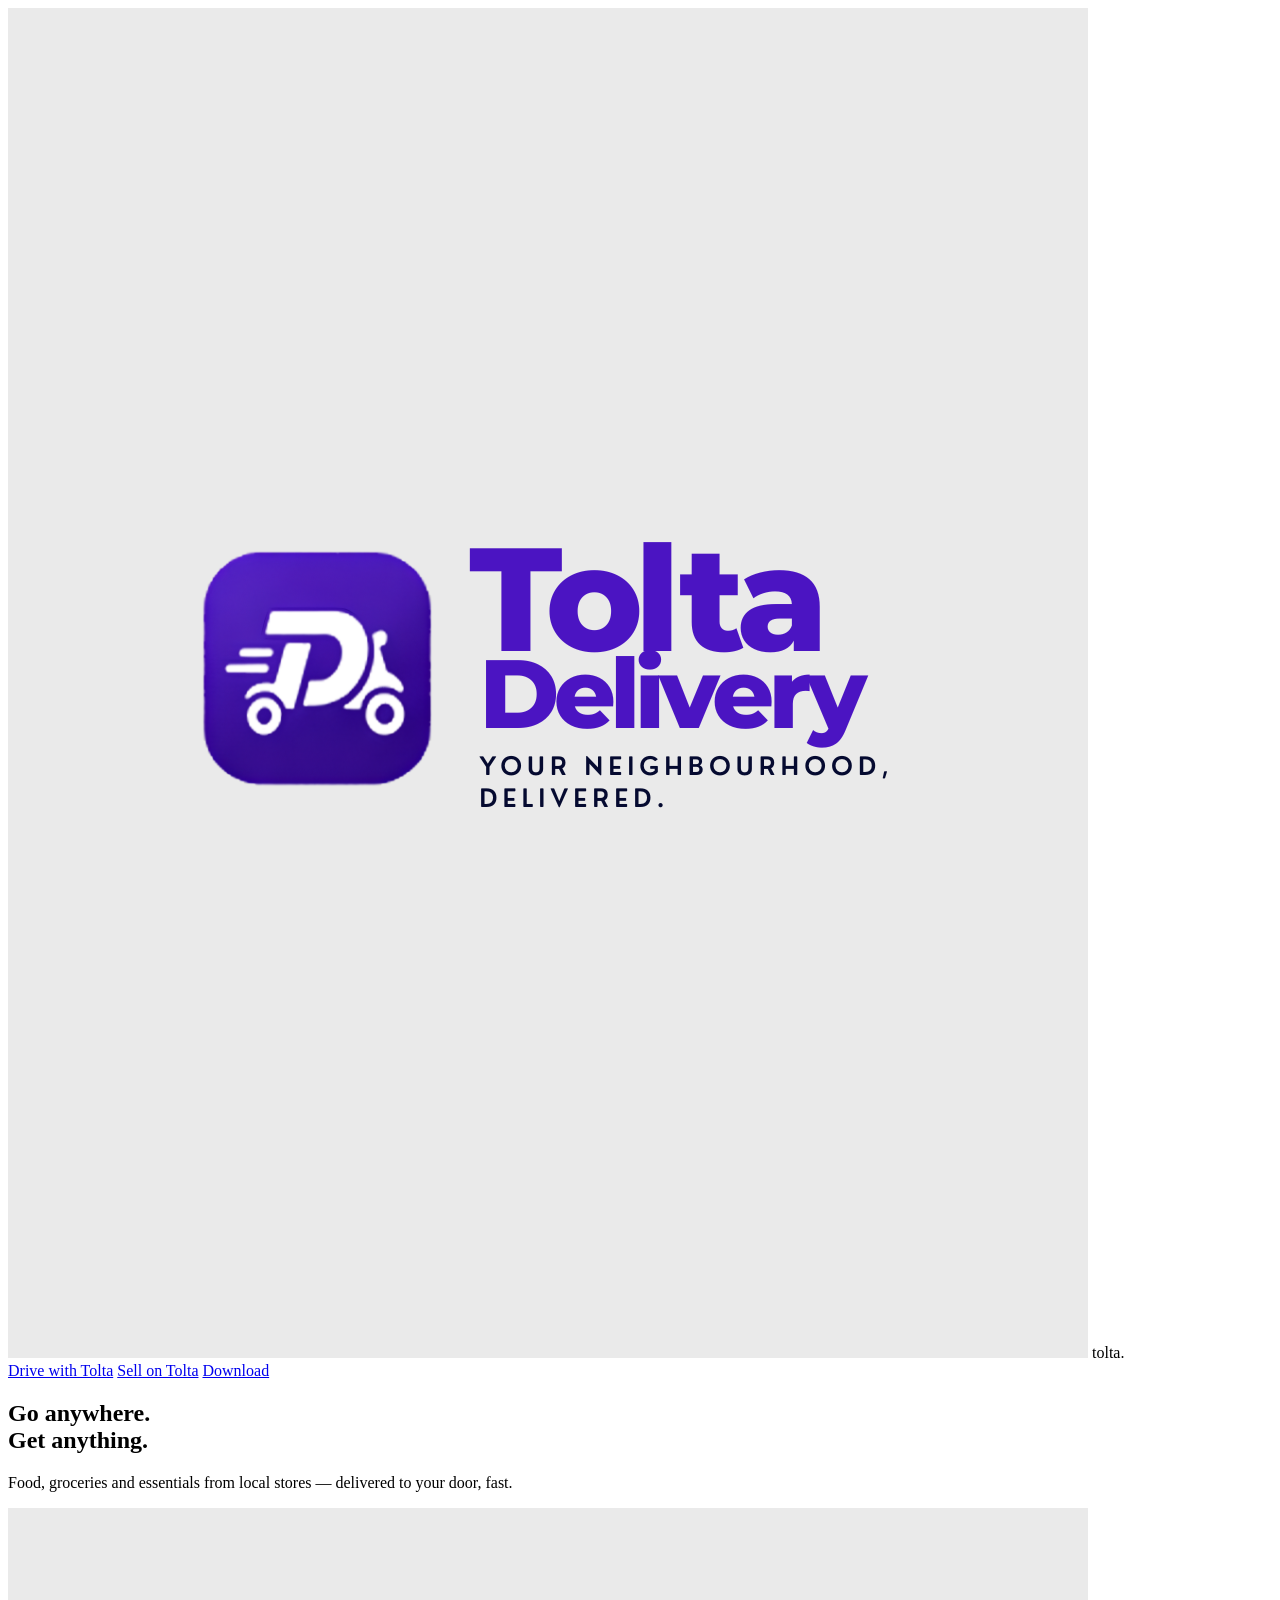
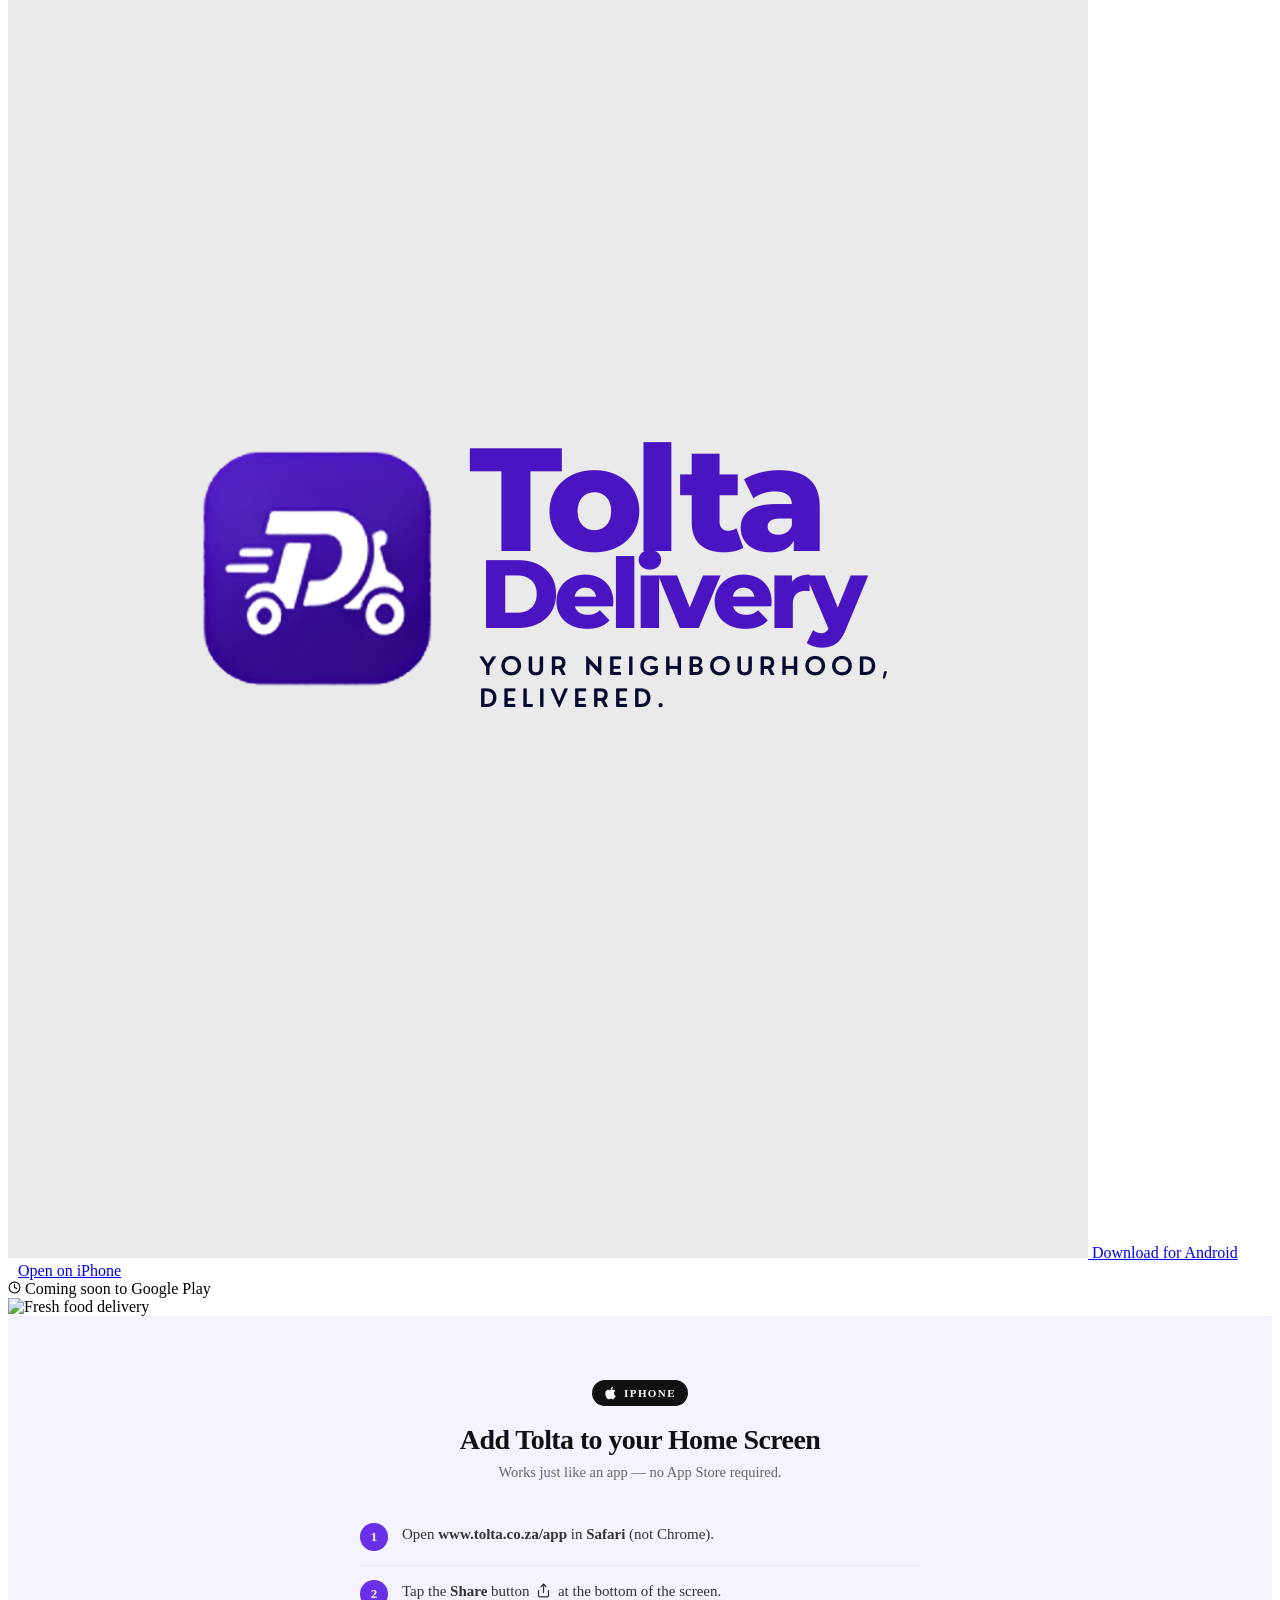
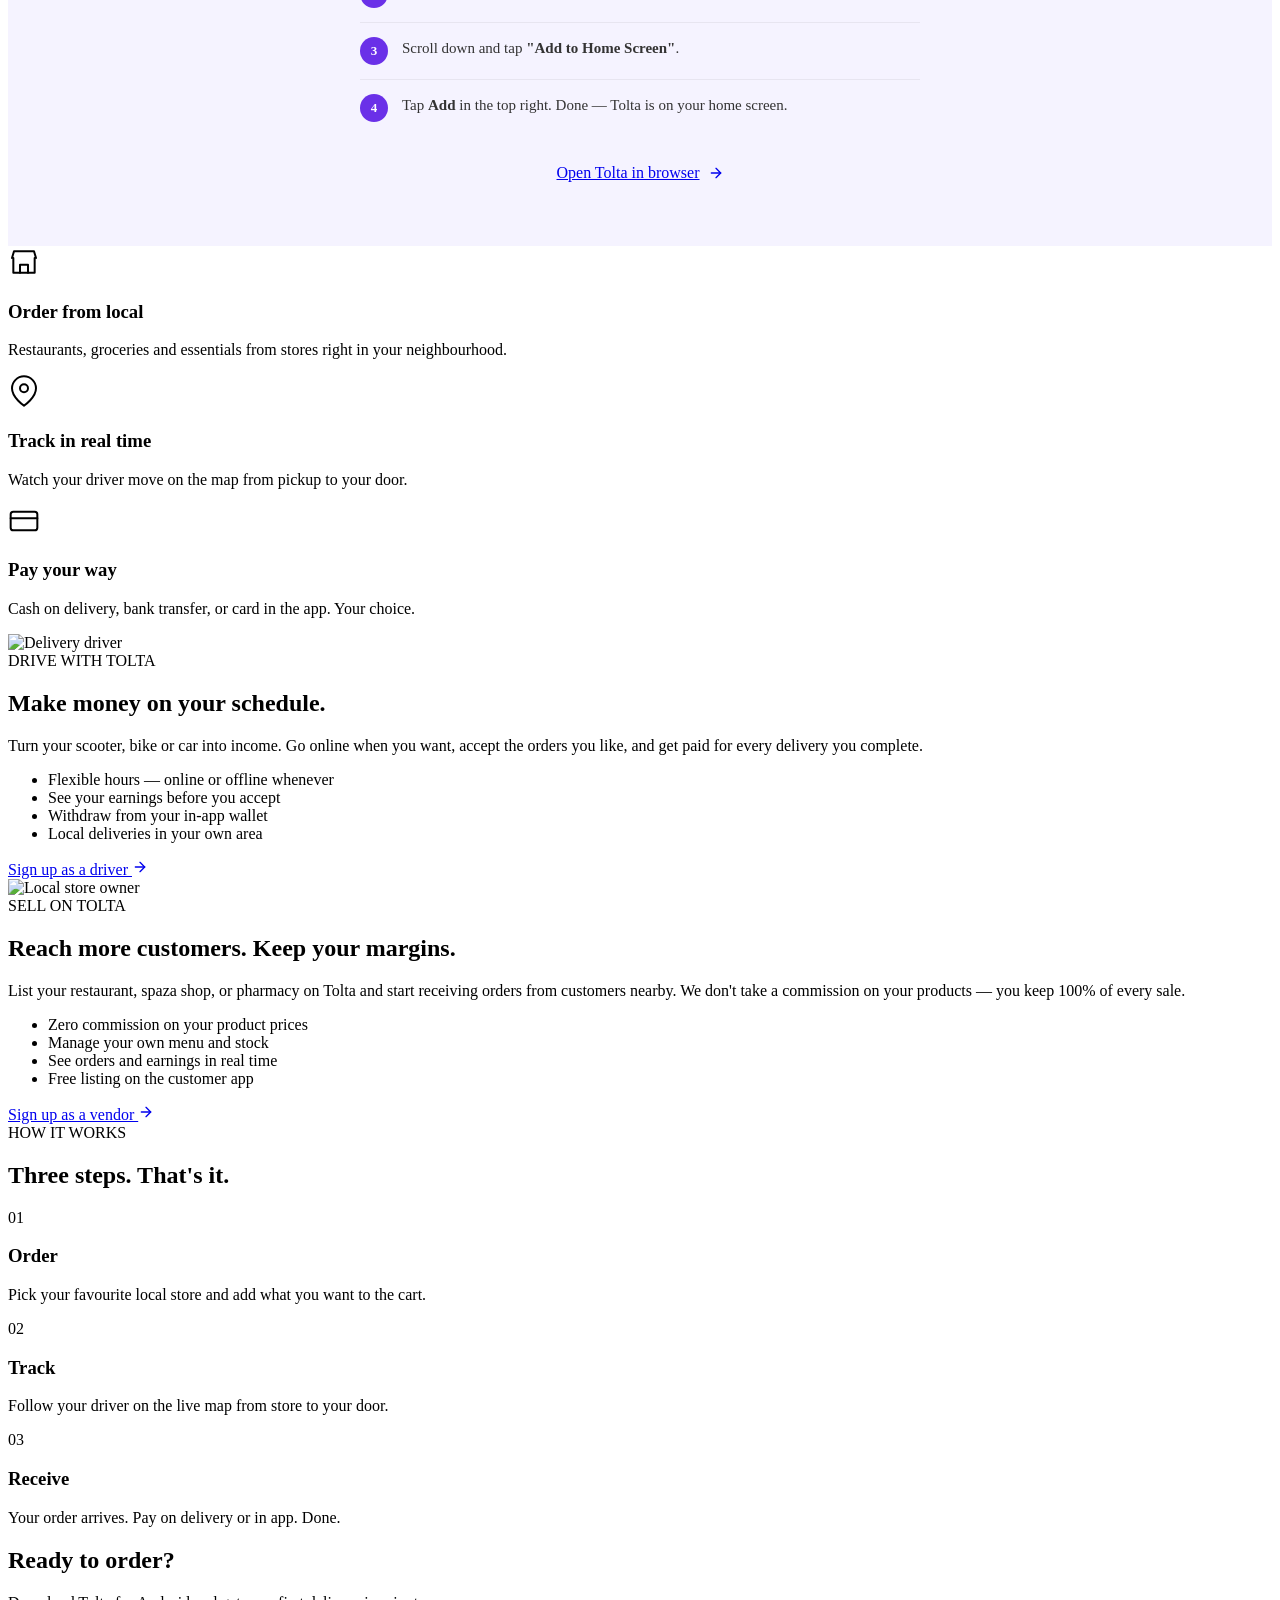
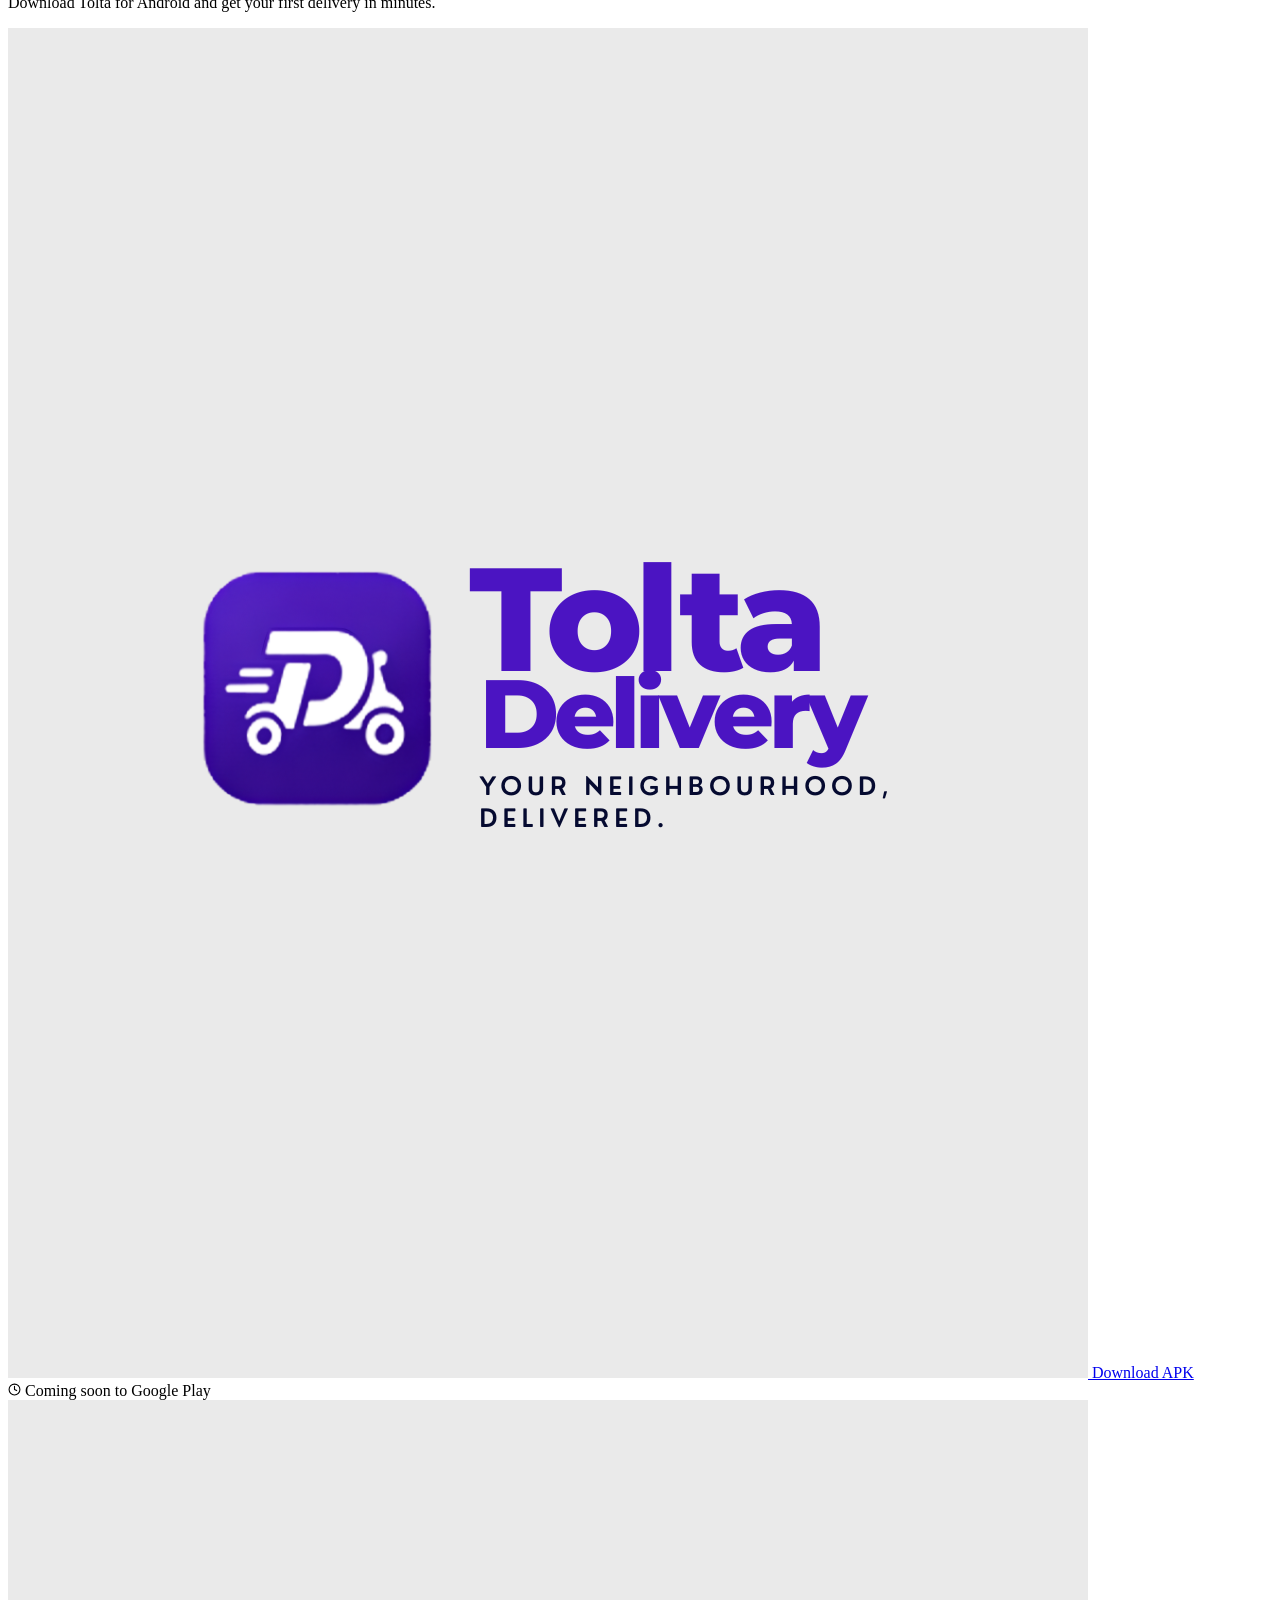
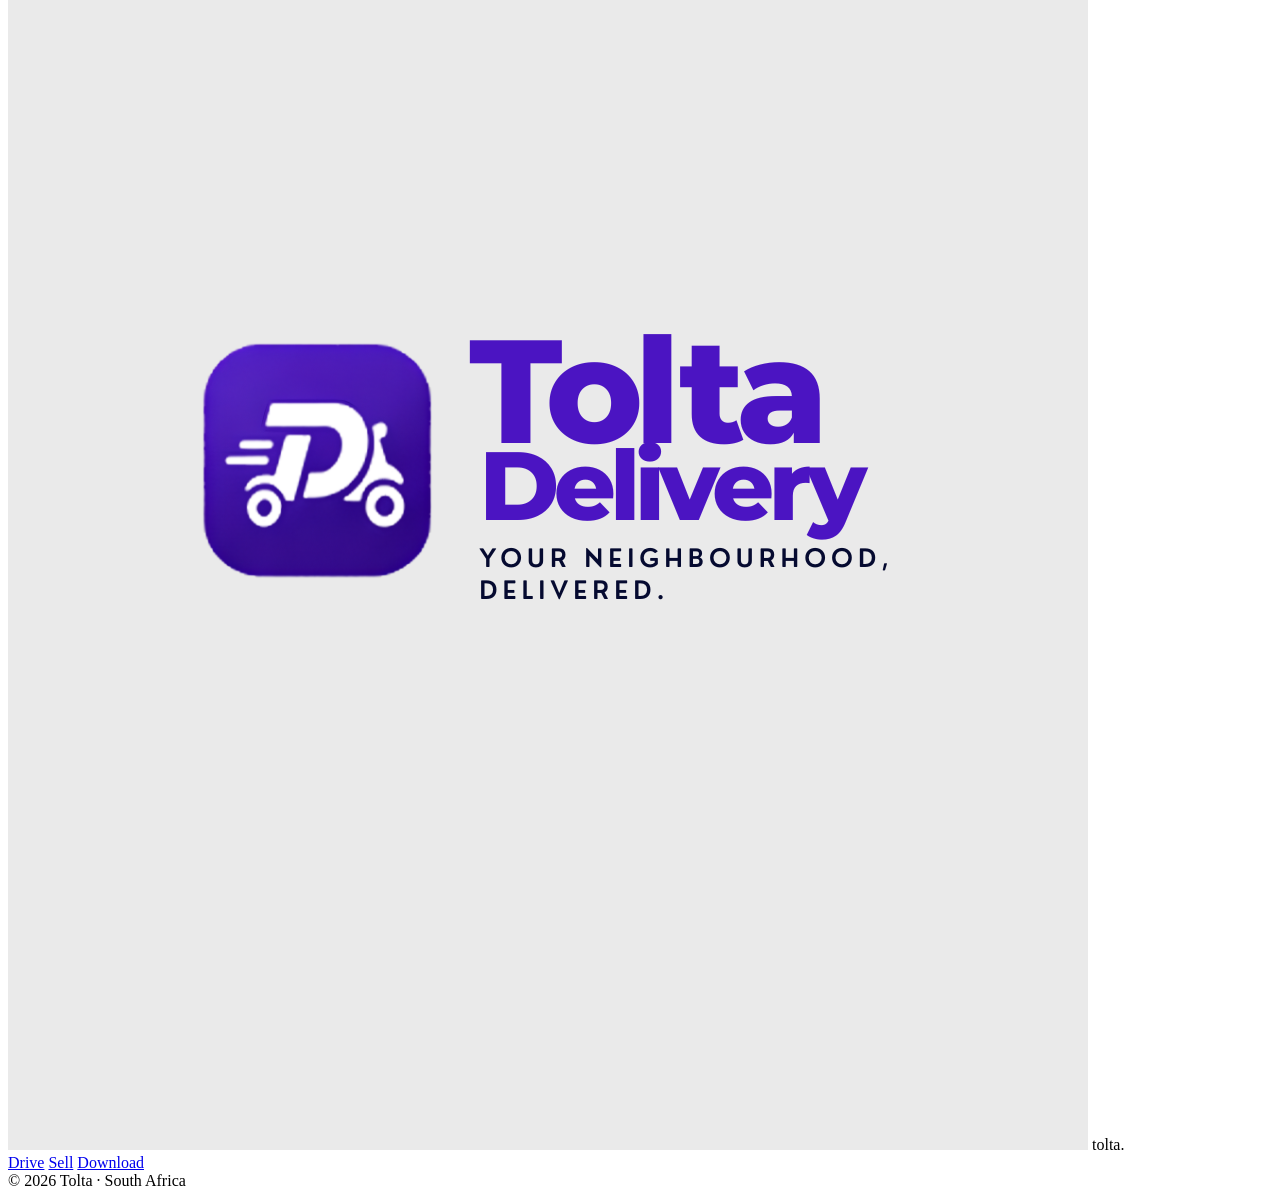
==== commit a9ff6c69: "Add iPhone install instructions and new splash" ====
--- a/index.html
+++ b/index.html
@@ -39,6 +39,9 @@
             <img src="icon.png" alt="" class="btn-icon" />
             Download for Android
           </a>
+          <a href="app/" class="btn-black" style="margin-left:10px;">
+            Open on iPhone
+          </a>
         </div>
         <div class="playstore-note">
           <svg width="13" height="13" viewBox="0 0 24 24" fill="none" stroke="currentColor" stroke-width="2" stroke-linecap="round" stroke-linejoin="round">
@@ -56,6 +59,61 @@
           class="hero-image"
         />
       </div>
+    </div>
+  </section>
+
+  <!-- IPHONE INSTALL INSTRUCTIONS -->
+  <section class="ios-install">
+    <div class="ios-install-inner">
+      <div class="ios-install-badge">
+        <svg width="14" height="14" viewBox="0 0 24 24" fill="currentColor">
+          <path d="M17.05 12.536c-.03-2.76 2.25-4.087 2.35-4.152-1.28-1.873-3.275-2.129-3.983-2.157-1.694-.172-3.303.997-4.163.997-.86 0-2.18-.972-3.585-.945-1.845.028-3.55 1.074-4.5 2.727-1.92 3.323-.49 8.24 1.38 10.94.912 1.32 2.003 2.802 3.43 2.75 1.372-.057 1.888-.887 3.542-.887 1.653 0 2.122.887 3.575.86 1.47-.028 2.398-1.34 3.297-2.66 1.035-1.523 1.46-2.997 1.48-3.075-.032-.014-2.842-1.09-2.872-4.348zM14.28 4.62c.75-.912 1.256-2.176 1.117-3.44-1.084.045-2.4.723-3.176 1.633-.696.807-1.307 2.094-1.144 3.328 1.21.094 2.45-.615 3.203-1.52z"/>
+        </svg>
+        iPhone
+      </div>
+      <h2 class="ios-install-title">Add Tolta to your Home Screen</h2>
+      <p class="ios-install-sub">Works just like an app — no App Store required.</p>
+
+      <ol class="ios-install-steps">
+        <li>
+          <span class="step-num">1</span>
+          <span class="step-text">
+            Open <strong>www.tolta.co.za/app</strong> in <strong>Safari</strong> (not Chrome).
+          </span>
+        </li>
+        <li>
+          <span class="step-num">2</span>
+          <span class="step-text">
+            Tap the <strong>Share</strong> button
+            <svg width="15" height="15" viewBox="0 0 24 24" fill="none" stroke="currentColor" stroke-width="2" stroke-linecap="round" stroke-linejoin="round" style="vertical-align:-2px; margin:0 3px;">
+              <path d="M4 12v8a2 2 0 0 0 2 2h12a2 2 0 0 0 2-2v-8"/>
+              <polyline points="16 6 12 2 8 6"/>
+              <line x1="12" y1="2" x2="12" y2="15"/>
+            </svg>
+            at the bottom of the screen.
+          </span>
+        </li>
+        <li>
+          <span class="step-num">3</span>
+          <span class="step-text">
+            Scroll down and tap <strong>"Add to Home Screen"</strong>.
+          </span>
+        </li>
+        <li>
+          <span class="step-num">4</span>
+          <span class="step-text">
+            Tap <strong>Add</strong> in the top right. Done — Tolta is on your home screen.
+          </span>
+        </li>
+      </ol>
+
+      <a href="app/" class="btn-black large ios-install-cta">
+        Open Tolta in browser
+        <svg width="16" height="16" viewBox="0 0 24 24" fill="none" stroke="currentColor" stroke-width="2" stroke-linecap="round" stroke-linejoin="round">
+          <line x1="5" y1="12" x2="19" y2="12"/>
+          <polyline points="12 5 19 12 12 19"/>
+        </svg>
+      </a>
     </div>
   </section>
 
--- a/style.css
+++ b/style.css
@@ -1,587 +1,85 @@
-* {
-  margin: 0;
-  padding: 0;
-  box-sizing: border-box;
+
+/* ============ iOS INSTALL CARD ============ */
+.ios-install {
+  padding: 64px 24px;
+  background: #F5F3FF;
 }
-
-:root {
-  --black: #000000;
-  --white: #ffffff;
-  --grey: #6b6b6b;
-  --grey-light: #eeeeee;
-  --purple: #6c2bff;
-  --bg-soft: #f6f6f6;
+.ios-install-inner {
+  max-width: 560px;
+  margin: 0 auto;
+  text-align: center;
 }
-
-html {
-  scroll-behavior: smooth;
-}
-
-body {
-  font-family: -apple-system, BlinkMacSystemFont, 'Inter', 'Segoe UI', Roboto, sans-serif;
-  background: var(--white);
-  color: var(--black);
-  -webkit-font-smoothing: antialiased;
-  font-weight: 400;
-}
-
-/* ==================== NAV ==================== */
-.nav {
-  position: sticky;
-  top: 0;
-  z-index: 100;
-  padding: 0 24px;
-  background: #ffffff;
-  border-bottom: 1px solid var(--grey-light);
-}
-
-.nav-inner {
-  max-width: 1200px;
-  margin: 0 auto;
-  height: 64px;
-  display: flex;
-  justify-content: space-between;
-  align-items: center;
-}
-
-.logo {
-  display: flex;
-  align-items: center;
-  gap: 10px;
-  font-size: 22px;
-  font-weight: 700;
-  letter-spacing: -1.2px;
-  color: var(--black);
-}
-
-.logo-icon {
-  width: 26px;
-  height: 26px;
-  border-radius: 7px;
-  object-fit: cover;
-}
-
-.nav-right {
-  display: flex;
-  align-items: center;
-  gap: 28px;
-}
-
-.nav-link {
-  font-size: 14px;
-  font-weight: 500;
-  color: var(--black);
-  text-decoration: none;
-  transition: opacity 0.15s;
-}
-
-.nav-link:hover {
-  opacity: 0.6;
-}
-
-.nav-btn {
-  padding: 10px 20px;
-  background: var(--black);
-  color: var(--white);
-  border-radius: 8px;
-  font-size: 14px;
-  font-weight: 600;
-  text-decoration: none;
-  transition: opacity 0.15s;
-}
-
-.nav-btn:hover {
-  opacity: 0.85;
-}
-
-/* ==================== HERO ==================== */
-.hero {
-  background: #ffffff;
-  padding: 60px 24px;
-}
-
-.hero-grid {
-  max-width: 1200px;
-  margin: 0 auto;
-  display: grid;
-  grid-template-columns: 1fr 1fr;
-  gap: 60px;
-  align-items: center;
-}
-
-.hero-left h1 {
-  font-size: 68px;
-  font-weight: 700;
-  line-height: 1.05;
-  letter-spacing: -3px;
-  color: var(--black);
-  margin-bottom: 24px;
-}
-
-.hero-sub {
-  font-size: 20px;
-  font-weight: 400;
-  line-height: 1.5;
-  color: var(--grey);
-  margin-bottom: 40px;
-  max-width: 480px;
-}
-
-.hero-actions {
-  display: flex;
-  align-items: center;
-  gap: 24px;
-  flex-wrap: wrap;
-  margin-bottom: 16px;
-}
-
-.hero-right {
-  border-radius: 20px;
-  overflow: hidden;
-  aspect-ratio: 4 / 5;
-  box-shadow: 0 20px 60px rgba(0, 0, 0, 0.1);
-}
-
-.hero-image {
-  width: 100%;
-  height: 100%;
-  object-fit: cover;
-  display: block;
-}
-
-.btn-black {
-  display: inline-flex;
-  align-items: center;
-  justify-content: center;
-  gap: 10px;
-  padding: 16px 24px;
-  background: var(--black);
-  color: var(--white);
-  border-radius: 10px;
-  font-size: 16px;
-  font-weight: 600;
-  text-decoration: none;
-  transition: opacity 0.15s, transform 0.15s;
-  border: none;
-  cursor: pointer;
-}
-
-.btn-black:hover {
-  opacity: 0.88;
-  transform: translateY(-1px);
-}
-
-.btn-black.large {
-  padding: 20px 32px;
-  font-size: 17px;
-}
-
-.btn-icon {
-  width: 20px;
-  height: 20px;
-  border-radius: 5px;
-  object-fit: cover;
-}
-
-.playstore-note {
+.ios-install-badge {
   display: inline-flex;
   align-items: center;
   gap: 6px;
+  background: #111111;
+  color: #FFFFFF;
+  font-size: 11px;
+  font-weight: 700;
+  letter-spacing: 1.4px;
+  text-transform: uppercase;
+  padding: 6px 12px;
+  border-radius: 999px;
+  margin-bottom: 18px;
+}
+.ios-install-title {
+  font-size: 28px;
+  font-weight: 800;
+  letter-spacing: -0.6px;
+  color: #111111;
+  margin: 0 0 8px 0;
+}
+.ios-install-sub {
+  font-size: 14.5px;
+  color: #666;
+  margin: 0 0 28px 0;
+}
+.ios-install-steps {
+  list-style: none;
+  padding: 0;
+  margin: 0 0 28px 0;
+  text-align: left;
+}
+.ios-install-steps li {
+  display: flex;
+  align-items: flex-start;
+  gap: 14px;
+  padding: 14px 0;
+  border-bottom: 1px solid rgba(0,0,0,0.06);
+  font-size: 15px;
+  color: #333;
+  line-height: 1.5;
+}
+.ios-install-steps li:last-child {
+  border-bottom: none;
+}
+.step-num {
+  flex: 0 0 28px;
+  width: 28px;
+  height: 28px;
+  background: #6A30E8;
+  color: #FFFFFF;
   font-size: 13px;
-  font-weight: 500;
-  color: var(--grey);
+  font-weight: 800;
+  border-radius: 50%;
+  display: flex;
+  align-items: center;
+  justify-content: center;
+}
+.step-text { flex: 1; }
+.ios-install-cta {
+  display: inline-flex;
+  align-items: center;
+  gap: 8px;
 }
 
-.playstore-note.center {
-  display: flex;
-  justify-content: center;
-  margin-top: 20px;
-}
-
-.playstore-note svg {
-  color: var(--purple);
-}
-
-/* ==================== FEATURES ==================== */
-.features {
-  padding: 100px 24px;
-  background: #ffffff;
-  border-top: 1px solid var(--grey-light);
-}
-
-.features-inner {
-  max-width: 1200px;
-  margin: 0 auto;
-  display: grid;
-  grid-template-columns: repeat(3, 1fr);
-  gap: 60px;
-}
-
-.feature-icon {
-  width: 56px;
-  height: 56px;
-  color: var(--black);
-  margin-bottom: 24px;
-}
-
-.feature-icon svg {
-  width: 100%;
-  height: 100%;
-}
-
-.feature h3 {
-  font-size: 24px;
-  font-weight: 700;
-  letter-spacing: -0.8px;
-  color: var(--black);
-  margin-bottom: 12px;
-}
-
-.feature p {
-  font-size: 16px;
-  font-weight: 400;
-  line-height: 1.55;
-  color: var(--grey);
-}
-
-/* ==================== PARTNER SECTIONS ==================== */
-.partner {
-  background: #ffffff;
-  padding: 100px 24px;
-  border-top: 1px solid var(--grey-light);
-}
-
-.partner.alt {
-  background: var(--bg-soft);
-}
-
-.partner-grid {
-  max-width: 1200px;
-  margin: 0 auto;
-  display: grid;
-  grid-template-columns: 1fr 1fr;
-  gap: 80px;
-  align-items: center;
-}
-
-.partner-grid.reverse {
-  direction: rtl;
-}
-
-.partner-grid.reverse > * {
-  direction: ltr;
-}
-
-.partner-image-wrap {
-  border-radius: 20px;
-  overflow: hidden;
-  aspect-ratio: 4 / 3;
-  box-shadow: 0 20px 60px rgba(0, 0, 0, 0.1);
-}
-
-.partner-image {
-  width: 100%;
-  height: 100%;
-  object-fit: cover;
-  display: block;
-}
-
-.partner-eyebrow {
-  font-size: 12px;
-  font-weight: 700;
-  letter-spacing: 2px;
-  color: var(--purple);
-  margin-bottom: 16px;
-}
-
-.partner-content h2 {
-  font-size: 44px;
-  font-weight: 700;
-  line-height: 1.1;
-  letter-spacing: -2px;
-  color: var(--black);
-  margin-bottom: 20px;
-}
-
-.partner-content > p {
-  font-size: 17px;
-  font-weight: 400;
-  line-height: 1.6;
-  color: var(--grey);
-  margin-bottom: 24px;
-}
-
-.partner-list {
-  list-style: none;
-  margin-bottom: 32px;
-}
-
-.partner-list li {
-  font-size: 15px;
-  font-weight: 500;
-  color: var(--black);
-  padding: 8px 0 8px 28px;
-  position: relative;
-  line-height: 1.5;
-}
-
-.partner-list li::before {
-  content: '';
-  position: absolute;
-  left: 0;
-  top: 15px;
-  width: 14px;
-  height: 14px;
-  border-radius: 50%;
-  background: var(--purple);
-}
-
-.partner-list li::after {
-  content: '';
-  position: absolute;
-  left: 4px;
-  top: 19px;
-  width: 6px;
-  height: 3px;
-  border-left: 2px solid #ffffff;
-  border-bottom: 2px solid #ffffff;
-  transform: rotate(-45deg);
-}
-
-/* ==================== HOW IT WORKS ==================== */
-.how {
-  padding: 100px 24px;
-  background: #ffffff;
-  border-top: 1px solid var(--grey-light);
-}
-
-.how-inner {
-  max-width: 1200px;
-  margin: 0 auto;
-}
-
-.how-eyebrow {
-  font-size: 12px;
-  font-weight: 700;
-  letter-spacing: 2px;
-  color: var(--purple);
-  margin-bottom: 16px;
-}
-
-.section-heading {
-  font-size: 44px;
-  font-weight: 700;
-  letter-spacing: -1.8px;
-  color: var(--black);
-  margin-bottom: 60px;
-  max-width: 640px;
-  line-height: 1.1;
-}
-
-.how-grid {
-  display: grid;
-  grid-template-columns: repeat(3, 1fr);
-  gap: 60px;
-}
-
-.how-step {
-  padding-top: 30px;
-  border-top: 2px solid var(--black);
-}
-
-.how-number {
-  font-size: 13px;
-  font-weight: 700;
-  letter-spacing: 1.5px;
-  color: var(--grey);
-  margin-bottom: 20px;
-}
-
-.how-step h3 {
-  font-size: 26px;
-  font-weight: 700;
-  letter-spacing: -1px;
-  color: var(--black);
-  margin-bottom: 12px;
-}
-
-.how-step p {
-  font-size: 15px;
-  font-weight: 400;
-  line-height: 1.55;
-  color: var(--grey);
-}
-
-/* ==================== CTA ==================== */
-.cta {
-  padding: 120px 24px;
-  background: var(--black);
-  text-align: center;
-}
-
-.cta-inner {
-  max-width: 640px;
-  margin: 0 auto;
-}
-
-.cta h2 {
-  font-size: 48px;
-  font-weight: 700;
-  letter-spacing: -2px;
-  color: #ffffff;
-  margin-bottom: 16px;
-}
-
-.cta p {
-  font-size: 17px;
-  font-weight: 400;
-  color: rgba(255, 255, 255, 0.7);
-  margin-bottom: 40px;
-  line-height: 1.55;
-}
-
-.cta .btn-black {
-  background: var(--purple);
-}
-
-.cta .playstore-note {
-  color: rgba(255, 255, 255, 0.6);
-}
-
-.cta .playstore-note svg {
-  color: #a78bfa;
-}
-
-/* ==================== FOOTER ==================== */
-.footer {
-  background: #000000;
-  color: #ffffff;
-  padding: 40px 24px;
-  border-top: 1px solid rgba(255, 255, 255, 0.1);
-}
-
-.footer-inner {
-  max-width: 1200px;
-  margin: 0 auto;
-  display: flex;
-  align-items: center;
-  justify-content: space-between;
-  flex-wrap: wrap;
-  gap: 24px;
-}
-
-.footer .logo {
-  color: #ffffff;
-}
-
-.footer-links {
-  display: flex;
-  gap: 32px;
-}
-
-.footer-links a {
-  font-size: 14px;
-  font-weight: 500;
-  color: rgba(255, 255, 255, 0.7);
-  text-decoration: none;
-  transition: color 0.15s;
-}
-
-.footer-links a:hover {
-  color: #ffffff;
-}
-
-.footer-copy {
-  font-size: 13px;
-  font-weight: 500;
-  color: rgba(255, 255, 255, 0.5);
-}
-
-/* ==================== RESPONSIVE ==================== */
-@media (max-width: 900px) {
-  .nav-link { display: none; }
-
-  .hero {
-    padding: 40px 20px;
-  }
-
-  .hero-grid {
-    grid-template-columns: 1fr;
-    gap: 32px;
-  }
-
-  .hero-left h1 {
-    font-size: 44px;
-    letter-spacing: -1.8px;
-  }
-
-  .hero-sub {
-    font-size: 17px;
-  }
-
-  .hero-right {
-    order: -1;
-    aspect-ratio: 1;
-  }
-
-  .features {
-    padding: 60px 20px;
-  }
-
-  .features-inner,
-  .how-grid {
-    grid-template-columns: 1fr;
-    gap: 40px;
-  }
-
-  .feature h3 { font-size: 20px; }
-
-  .partner {
-    padding: 60px 20px;
-  }
-
-  .partner-grid,
-  .partner-grid.reverse {
-    grid-template-columns: 1fr;
-    direction: ltr;
-    gap: 32px;
-  }
-
-  .partner-content h2 {
-    font-size: 32px;
-    letter-spacing: -1.2px;
-  }
-
-  .partner-image-wrap {
-    aspect-ratio: 4 / 3;
-  }
-
-  .how {
-    padding: 60px 20px;
-  }
-
-  .section-heading {
-    font-size: 32px;
-    letter-spacing: -1.2px;
-    margin-bottom: 40px;
-  }
-
-  .cta {
-    padding: 80px 20px;
-  }
-
-  .cta h2 {
-    font-size: 32px;
-    letter-spacing: -1.2px;
-  }
-
-  .footer-inner {
-    flex-direction: column;
-    text-align: center;
-  }
-
-  .footer-links {
-    justify-content: center;
-    gap: 20px;
+@media (prefers-color-scheme: dark) {
+  .ios-install { background: #16121F; }
+  .ios-install-title { color: #FFFFFF; }
+  .ios-install-sub { color: #A1A1AA; }
+  .ios-install-steps li {
+    color: #E4E4E7;
+    border-bottom-color: rgba(255,255,255,0.08);
   }
 }
